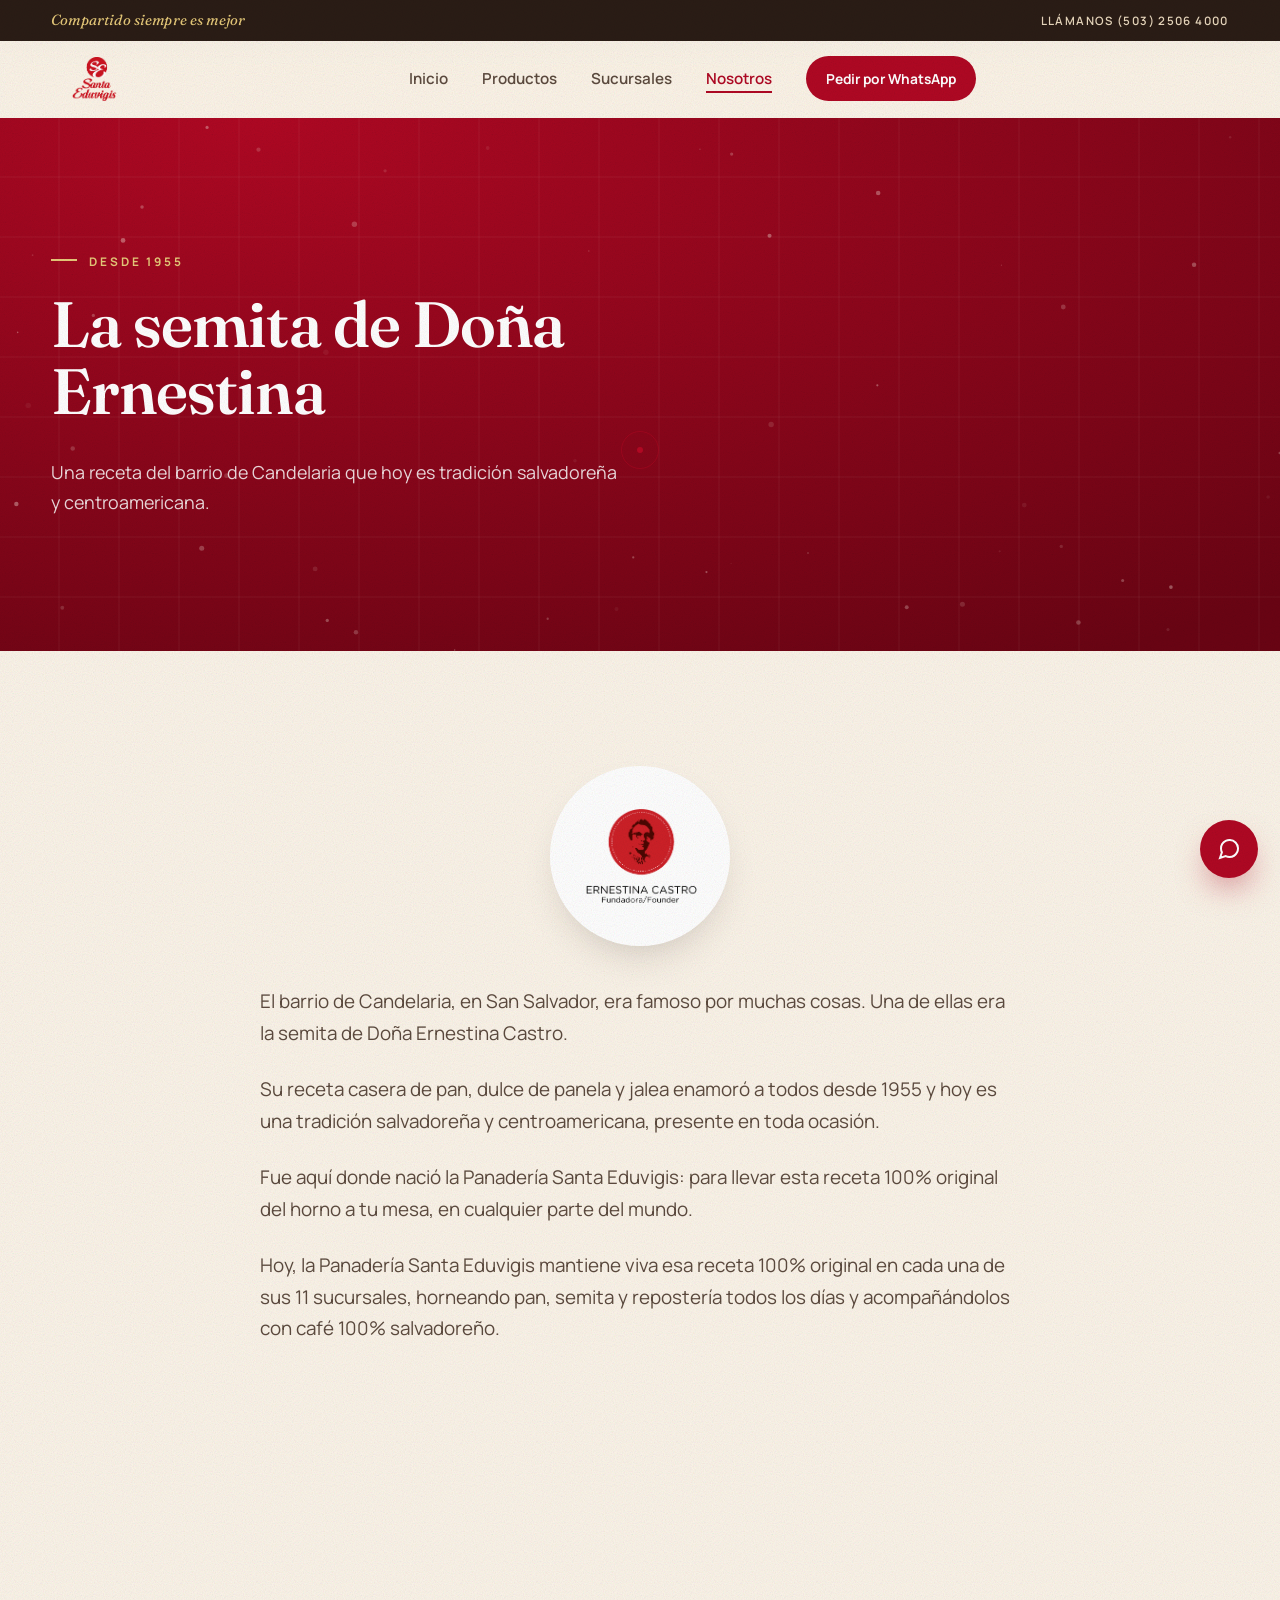
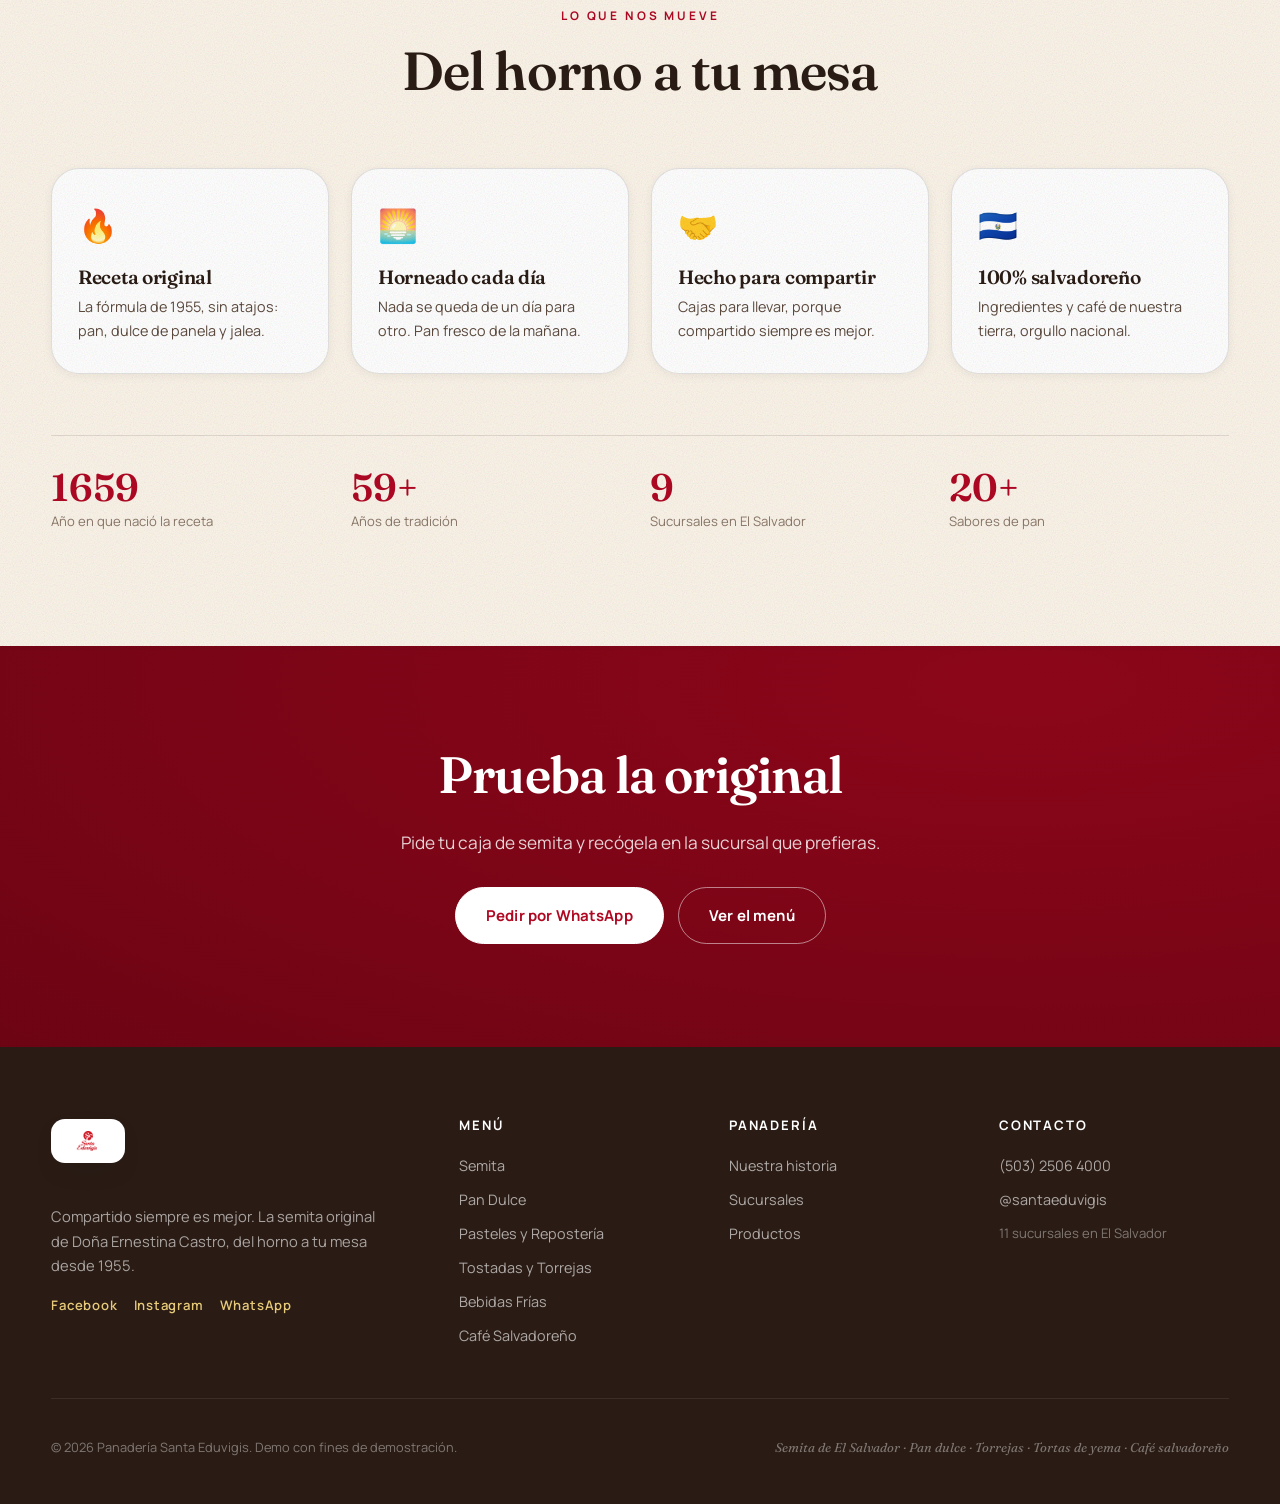
==== nosotros.html @ 067c3c02 "Add files via upload" ====
<!DOCTYPE html>
<html lang="es">
<head>
<meta charset="UTF-8">
<meta name="viewport" content="width=device-width, initial-scale=1.0, viewport-fit=cover">
<title>Nosotros · Panadería Santa Eduvigis</title>
<meta name="description" content="La semita original de Doña Ernestina Castro, del horno a tu mesa desde 1955. Pan dulce, semita, torrejas, tortas de yema, pasteles y café salvadoreño.">
<meta name="base-url" content="">
<meta name="theme-color" content="#B00823">
<meta property="og:title" content="Panadería Santa Eduvigis">
<meta property="og:description" content="Compartido siempre es mejor — La semita original de Doña Ernestina Castro, del horno a tu mesa desde 1955. Pan dulce, semita, torrejas, tortas de yema, pasteles y café salvadoreño.">
<meta property="og:image" content="/assets/img/grid-semita.jpg">
<link rel="preconnect" href="https://fonts.googleapis.com">
<link rel="preconnect" href="https://fonts.gstatic.com" crossorigin>
<link href="https://fonts.googleapis.com/css2?family=Fraunces:ital,opsz,wght@0,9..144,400;0,9..144,500;0,9..144,600;0,9..144,700;1,9..144,400&family=Manrope:wght@400;500;600;700;800&display=swap" rel="stylesheet">
<link rel="stylesheet" href="assets/css/style.css?v=1788883941">
<link rel="icon" type="image/png" href="assets/img/logo.png">
<script>window.WHATSAPP_NUMERO = '50325064000';</script>
</head>
<body class="page-nosotros">

<!-- Grano de textura sobre toda la página -->
<div class="grain" aria-hidden="true"></div>

<!-- Cortina de transición entre páginas -->
<div class="page-curtain" aria-hidden="true"><span class="page-curtain-mark">S<i>E</i></span></div>

<!-- Preloader -->
<div id="preloader" class="preloader">
    <div class="preloader-inner">
        <img src="assets/img/logo.png" alt="Panadería Santa Eduvigis" class="preloader-logo">
        <span class="preloader-bar"><i></i></span>
    </div>
</div>

<!-- Cursor personalizado (desktop) -->
<div class="cursor" aria-hidden="true"><span class="cursor-dot"></span><span class="cursor-ring"></span></div>

<!-- Barra superior -->
<div class="topbar">
    <div class="container topbar-inner">
        <span class="topbar-slogan">Compartido siempre es mejor</span>
        <a class="topbar-tel" href="tel:+50325064000">Llámanos (503) 2506 4000</a>
    </div>
</div>

<header class="site-header" id="siteHeader">
    <div class="container header-inner">
        <a href="index.html" class="brand" data-transition>
            <img src="assets/img/logo.png" alt="Panadería Santa Eduvigis" class="brand-logo">
        </a>

        <nav class="main-nav" id="mainNav" aria-label="Principal">
                            <a href="index.html"
                   class="nav-link "
                   data-transition>
                    <span>Inicio</span>
                </a>
                            <a href="productos.html"
                   class="nav-link "
                   data-transition>
                    <span>Productos</span>
                </a>
                            <a href="sucursales.html"
                   class="nav-link "
                   data-transition>
                    <span>Sucursales</span>
                </a>
                            <a href="nosotros.html"
                   class="nav-link is-active"
                   data-transition>
                    <span>Nosotros</span>
                </a>
                        <a class="nav-cta magnet" href="https://wa.me/50325064000?text=Hola%2C%20quiero%20hacer%20un%20pedido%20en%20Panader%C3%ADa%20Santa%20Eduvigis%20%F0%9F%A5%96" target="_blank" rel="noopener">
                Pedir por WhatsApp
            </a>
        </nav>

        <div class="header-actions">
            <a class="icon-btn wa-icon-btn magnet" href="https://wa.me/50325064000?text=Hola%2C%20quiero%20hacer%20un%20pedido%20%F0%9F%A5%96" target="_blank" rel="noopener" aria-label="Pedir por WhatsApp">
                <svg viewBox="0 0 24 24" width="20" height="20" fill="currentColor"><path d="M12.04 2c-5.46 0-9.9 4.44-9.9 9.9 0 1.75.46 3.45 1.32 4.95L2 22l5.25-1.38a9.86 9.86 0 0 0 4.79 1.22h.01c5.46 0 9.9-4.44 9.9-9.9 0-2.65-1.03-5.14-2.9-7.01A9.82 9.82 0 0 0 12.04 2Zm5.8 14.16c-.24.68-1.42 1.3-1.95 1.35-.5.05-1.13.24-3.67-.77-3.1-1.22-5.08-4.4-5.24-4.6-.15-.2-1.25-1.66-1.25-3.17 0-1.5.79-2.24 1.07-2.55.28-.3.61-.38.81-.38l.59.01c.19.01.44-.07.69.53.24.6.83 2.06.9 2.2.07.15.12.32.02.52-.1.2-.15.32-.29.5-.15.17-.31.39-.44.52-.15.15-.3.31-.13.6.17.3.76 1.25 1.63 2.02 1.12.99 2.06 1.3 2.36 1.45.3.15.47.13.64-.08.17-.2.74-.86.94-1.16.2-.3.4-.25.67-.15.27.1 1.71.81 2 .96.3.15.5.22.57.34.07.13.07.73-.17 1.41Z"/></svg>
        </a>
            <button class="menu-toggle" id="menuToggle" aria-label="Abrir menú" aria-expanded="false">
                <span></span><span></span><span></span>
            </button>
        </div>
    </div>
</header>
<div class="nav-overlay" id="navOverlay"></div>

<main id="main">

<section class="page-hero page-hero-tall">
    <div class="hero-particles" aria-hidden="true"></div>
    <div class="container">
        <span class="kicker kicker-light">Desde 1955</span>
        <h1 class="page-hero-title">La semita de Doña Ernestina</h1>
        <p class="page-hero-lead">Una receta del barrio de Candelaria que hoy es tradición salvadoreña y centroamericana.</p>
    </div>
</section>

<section class="section historia-full">
    <div class="container narrow">
        <div class="historia-portrait reveal" data-reveal="zoom">
            <img src="assets/img/ernestina.png" alt="Ernestina Castro, fundadora">
        </div>
                    <p class="lede reveal" data-reveal="up">El barrio de Candelaria, en San Salvador, era famoso por muchas cosas. Una de ellas era la semita de Doña Ernestina Castro.</p>
                    <p class="lede reveal" data-reveal="up">Su receta casera de pan, dulce de panela y jalea enamoró a todos desde 1955 y hoy es una tradición salvadoreña y centroamericana, presente en toda ocasión.</p>
                    <p class="lede reveal" data-reveal="up">Fue aquí donde nació la Panadería Santa Eduvigis: para llevar esta receta 100% original del horno a tu mesa, en cualquier parte del mundo.</p>
                <p class="lede reveal" data-reveal="up">
            Hoy, la Panadería Santa Eduvigis mantiene viva esa receta 100% original en
            cada una de sus 11 sucursales, horneando pan, semita y repostería todos los
            días y acompañándolos con café 100% salvadoreño.
        </p>
    </div>
</section>

<section class="section values">
    <div class="container">
        <header class="section-head">
            <span class="kicker reveal" data-reveal="up">Lo que nos mueve</span>
            <h2 class="section-title reveal" data-reveal="up">Del horno a tu mesa</h2>
        </header>
        <div class="value-grid">
                        <article class="value-card tilt reveal" data-reveal="up">
                <span class="value-ic">🔥</span>
                <h3>Receta original</h3>
                <p>La fórmula de 1955, sin atajos: pan, dulce de panela y jalea.</p>
                <span class="tilt-glare" aria-hidden="true"></span>
            </article>
                        <article class="value-card tilt reveal" data-reveal="up">
                <span class="value-ic">🌅</span>
                <h3>Horneado cada día</h3>
                <p>Nada se queda de un día para otro. Pan fresco de la mañana.</p>
                <span class="tilt-glare" aria-hidden="true"></span>
            </article>
                        <article class="value-card tilt reveal" data-reveal="up">
                <span class="value-ic">🤝</span>
                <h3>Hecho para compartir</h3>
                <p>Cajas para llevar, porque compartido siempre es mejor.</p>
                <span class="tilt-glare" aria-hidden="true"></span>
            </article>
                        <article class="value-card tilt reveal" data-reveal="up">
                <span class="value-ic">🇸🇻</span>
                <h3>100% salvadoreño</h3>
                <p>Ingredientes y café de nuestra tierra, orgullo nacional.</p>
                <span class="tilt-glare" aria-hidden="true"></span>
            </article>
                    </div>

        <div class="stat-row stat-row-wide">
                        <div class="stat reveal" data-reveal="up">
                <span class="stat-num" data-countup="1955" data-suffix="" data-plain="1">1955</span>
                <span class="stat-label">Año en que nació la receta</span>
            </div>
                        <div class="stat reveal" data-reveal="up">
                <span class="stat-num" data-countup="70" data-suffix="+">70</span>
                <span class="stat-label">Años de tradición</span>
            </div>
                        <div class="stat reveal" data-reveal="up">
                <span class="stat-num" data-countup="11" data-suffix="">11</span>
                <span class="stat-label">Sucursales en El Salvador</span>
            </div>
                        <div class="stat reveal" data-reveal="up">
                <span class="stat-num" data-countup="25" data-suffix="+">25</span>
                <span class="stat-label">Sabores de pan</span>
            </div>
                    </div>
    </div>
</section>

<section class="cta-band">
    <div class="container cta-inner reveal" data-reveal="zoom">
        <h2>Prueba la original</h2>
        <p>Pide tu caja de semita y recógela en la sucursal que prefieras.</p>
        <div class="cta-actions">
            <a href="https://wa.me/50325064000?text=Hola%2C%20quiero%20probar%20la%20semita%20original%20%F0%9F%A5%96" target="_blank" rel="noopener" class="btn btn-light magnet">Pedir por WhatsApp</a>
            <a href="productos.html" class="btn btn-ghost-light magnet" data-transition>Ver el menú</a>
        </div>
    </div>
</section>

</main>

<!-- Botón flotante de contacto -->
<div class="fab" id="fab">
    <div class="fab-list">
        <a class="fab-item" href="https://www.facebook.com/panaderiasantaeduvigis" target="_blank" rel="noopener">
            <span class="fab-label">Facebook</span>
            <span class="fab-ic"><svg viewBox="0 0 24 24" width="19" height="19" fill="currentColor"><path d="M22 12c0-5.52-4.48-10-10-10S2 6.48 2 12c0 4.99 3.66 9.13 8.44 9.88v-6.99H7.9V12h2.54V9.8c0-2.5 1.49-3.89 3.78-3.89 1.09 0 2.24.2 2.24.2v2.46h-1.26c-1.24 0-1.63.77-1.63 1.56V12h2.78l-.44 2.89h-2.34v6.99C18.34 21.13 22 16.99 22 12Z"/></svg></span>
        </a>
        <a class="fab-item" href="https://www.instagram.com/santaeduvigis" target="_blank" rel="noopener">
            <span class="fab-label">Instagram</span>
            <span class="fab-ic"><svg viewBox="0 0 24 24" width="19" height="19" fill="none" stroke="currentColor" stroke-width="2"><rect x="2.5" y="2.5" width="19" height="19" rx="5.5"/><circle cx="12" cy="12" r="4.2"/><circle cx="17.6" cy="6.4" r="1.3" fill="currentColor" stroke="none"/></svg></span>
        </a>
        <a class="fab-item" href="https://wa.me/50325064000?text=Hola%2C%20me%20gustar%C3%ADa%20hacer%20una%20consulta%20%F0%9F%98%8A" target="_blank" rel="noopener">
            <span class="fab-label">WhatsApp</span>
            <span class="fab-ic"><svg viewBox="0 0 24 24" width="20" height="20" fill="currentColor"><path d="M12.04 2c-5.46 0-9.9 4.44-9.9 9.9 0 1.75.46 3.45 1.32 4.95L2 22l5.25-1.38a9.86 9.86 0 0 0 4.79 1.22h.01c5.46 0 9.9-4.44 9.9-9.9 0-2.65-1.03-5.14-2.9-7.01A9.82 9.82 0 0 0 12.04 2Zm5.8 14.16c-.24.68-1.42 1.3-1.95 1.35-.5.05-1.13.24-3.67-.77-3.1-1.22-5.08-4.4-5.24-4.6-.15-.2-1.25-1.66-1.25-3.17 0-1.5.79-2.24 1.07-2.55.28-.3.61-.38.81-.38l.59.01c.19.01.44-.07.69.53.24.6.83 2.06.9 2.2.07.15.12.32.02.52-.1.2-.15.32-.29.5-.15.17-.31.39-.44.52-.15.15-.3.31-.13.6.17.3.76 1.25 1.63 2.02 1.12.99 2.06 1.3 2.36 1.45.3.15.47.13.64-.08.17-.2.74-.86.94-1.16.2-.3.4-.25.67-.15.27.1 1.71.81 2 .96.3.15.5.22.57.34.07.13.07.73-.17 1.41Z"/></svg></span>
        </a>
    </div>
    <button class="fab-toggle" id="fabToggle" aria-label="Contacto" aria-expanded="false">
        <svg class="fab-i-open" viewBox="0 0 24 24" width="24" height="24" fill="none" stroke="currentColor" stroke-width="2" stroke-linecap="round"><path d="M21 11.5a8.38 8.38 0 0 1-.9 3.8 8.5 8.5 0 0 1-7.6 4.7 8.38 8.38 0 0 1-3.8-.9L3 21l1.9-5.7a8.38 8.38 0 0 1-.9-3.8 8.5 8.5 0 0 1 4.7-7.6 8.38 8.38 0 0 1 3.8-.9h.5a8.48 8.48 0 0 1 8 8v.5Z"/></svg>
        <svg class="fab-i-close" viewBox="0 0 24 24" width="22" height="22" fill="none" stroke="currentColor" stroke-width="2.4" stroke-linecap="round"><path d="M18 6 6 18M6 6l12 12"/></svg>
    </button>
</div>

<footer class="site-footer">
    <div class="container footer-top">
        <div class="footer-brand">
            <img src="assets/img/logo.png" alt="Panadería Santa Eduvigis" class="footer-logo">
            <p>Compartido siempre es mejor. La semita original de Doña Ernestina Castro, del horno a tu mesa desde 1955.</p>
            <div class="footer-social">
                <a href="https://www.facebook.com/panaderiasantaeduvigis" target="_blank" rel="noopener">Facebook</a>
                <a href="https://www.instagram.com/santaeduvigis" target="_blank" rel="noopener">Instagram</a>
                <a href="https://wa.me/50325064000?text=Hola%20%F0%9F%91%8B" target="_blank" rel="noopener">WhatsApp</a>
            </div>
        </div>
        <div class="footer-col">
            <h4>Menú</h4>
                            <a href="productos.html#semita">Semita</a>
                            <a href="productos.html#pan-dulce">Pan Dulce</a>
                            <a href="productos.html#pasteles">Pasteles y Repostería</a>
                            <a href="productos.html#tostadas-torrejas">Tostadas y Torrejas</a>
                            <a href="productos.html#bebidas-frias">Bebidas Frías</a>
                            <a href="productos.html#cafe">Café Salvadoreño</a>
                    </div>
        <div class="footer-col">
            <h4>Panadería</h4>
            <a href="nosotros.html">Nuestra historia</a>
            <a href="sucursales.html">Sucursales</a>
            <a href="productos.html">Productos</a>
        </div>
        <div class="footer-col">
            <h4>Contacto</h4>
            <a href="tel:+50325064000">(503) 2506 4000</a>
            <a href="https://www.facebook.com/panaderiasantaeduvigis" target="_blank" rel="noopener">@santaeduvigis</a>
            <span class="footer-mini">11 sucursales en El Salvador</span>
        </div>
    </div>
    <div class="container footer-bottom">
        <p>&copy; 2026 Panadería Santa Eduvigis. Demo con fines de demostración.</p>
        <p class="footer-credit">Semita de El Salvador · Pan dulce · Torrejas · Tortas de yema · Café salvadoreño</p>
    </div>
</footer>

<script src="assets/js/anim.js?v=1788883426"></script>
<script src="assets/js/main.js?v=1788883965"></script>
</body>
</html>
---- assets/css/style.css ----
/* =====================================================================
   Panadería Santa Eduvigis — demo
   Estética: rojo tradición + crema de panela, tipografía Fraunces,
   interacciones "de cine" (parallax, tilt 3D, cortinas, partículas).
   Todo el contenido es visible aunque el JS falle.
   ===================================================================== */

/* ---------- Tokens ---------- */
:root{
    --rojo:#B00823;
    --rojo-700:#8C0619;
    --rojo-900:#6A0413;
    --rojo-050:#FBECEE;
    --crema:#FBF4E9;
    --crema-2:#F4E7D2;
    --crema-3:#EAD9BE;
    --tinta:#2A1C15;
    --tinta-70:#5C4A3E;
    --tinta-45:#8A7869;
    --dorado:#C7962F;
    --dorado-soft:#E6C979;
    --blanco:#FFFFFF;
    --linea:rgba(42,28,21,.12);
    --sombra-sm:0 2px 10px rgba(42,28,21,.06);
    --sombra:0 18px 44px -20px rgba(42,28,21,.28);
    --sombra-lg:0 44px 90px -32px rgba(42,28,21,.42);
    --radio:18px;
    --radio-lg:28px;
    --ease:cubic-bezier(.16,1,.3,1);
    --ease-io:cubic-bezier(.65,0,.35,1);
    --container:1180px;
    --header-h:76px;
    font-synthesis-weight:none;
}

*,*::before,*::after{box-sizing:border-box}
html{scroll-behavior:smooth}
@media (prefers-reduced-motion:reduce){html{scroll-behavior:auto}}

body{
    margin:0;
    background:var(--crema);
    color:var(--tinta);
    font-family:"Manrope",system-ui,-apple-system,"Segoe UI",Roboto,sans-serif;
    font-size:17px;
    line-height:1.68;
    -webkit-font-smoothing:antialiased;
    overflow-x:clip;
}
body.nav-open,body.no-scroll{overflow:hidden}

img{max-width:100%;display:block}
a{color:inherit;text-decoration:none}
[hidden]{display:none!important}

h1,h2,h3,h4{
    font-family:"Fraunces","Georgia",serif;
    font-weight:600;
    line-height:1.06;
    letter-spacing:-.015em;
    color:var(--tinta);
    margin:0 0 .5em;
    font-optical-sizing:auto;
}

::selection{background:var(--rojo);color:#fff}

/* ---------- Layout helpers ---------- */
.container{width:min(var(--container),92vw);margin-inline:auto}
.narrow{width:min(760px,92vw);margin-inline:auto}
.section{padding:clamp(64px,9vw,128px) 0}
.center{text-align:center;margin-top:44px}

.kicker{
    display:inline-block;
    font-family:"Manrope",sans-serif;
    font-weight:700;
    font-size:.74rem;
    letter-spacing:.24em;
    text-transform:uppercase;
    color:var(--rojo);
    margin-bottom:18px;
}
.kicker::before{content:"";display:inline-block;width:26px;height:2px;background:var(--rojo);vertical-align:middle;margin-right:12px;transform:translateY(-3px)}
.kicker-light{color:var(--dorado-soft)}
.kicker-light::before{background:var(--dorado-soft)}

.section-head{max-width:640px;margin:0 auto clamp(40px,6vw,68px);text-align:center}
.section-head .kicker::before{display:none}
.section-head .kicker{margin-left:0}
.section-title{font-size:clamp(2rem,4.4vw,3.35rem)}
.section-sub{color:var(--tinta-70);font-size:1.08rem;margin:14px auto 0;max-width:52ch}
.section-head-row{display:flex;align-items:flex-end;justify-content:space-between;gap:32px;max-width:none;text-align:left}
.section-head-row .section-head,.section-head-row .kicker{margin:0}
@media(max-width:720px){.section-head-row{flex-direction:column;align-items:flex-start}}

/* ---------- Botones ---------- */
.btn{
    --bg:var(--rojo);--fg:#fff;
    position:relative;display:inline-flex;align-items:center;gap:.5em;
    padding:15px 30px;border-radius:999px;
    font-family:"Manrope",sans-serif;font-weight:700;font-size:.94rem;letter-spacing:.01em;
    background:var(--bg);color:var(--fg);
    border:1.5px solid var(--bg);
    cursor:pointer;overflow:hidden;isolation:isolate;
    transition:transform .5s var(--ease),box-shadow .5s var(--ease),background .3s,color .3s,border-color .3s;
    will-change:transform;
}
.btn::after{content:"";position:absolute;inset:0;z-index:-1;background:var(--rojo-900);transform:translateY(101%);transition:transform .5s var(--ease)}
.btn:hover{box-shadow:0 16px 34px -14px rgba(176,8,35,.6)}
.btn:hover::after{transform:translateY(0)}
.btn:active{transform:scale(.97)}
.btn-primary{--bg:var(--rojo);--fg:#fff}
.btn-outline{--bg:transparent;--fg:var(--tinta);border-color:var(--linea)}
.btn-outline::after{background:var(--tinta)}
.btn-outline:hover{color:#fff;border-color:var(--tinta)}
.btn-light{--bg:#fff;--fg:var(--rojo)}
.btn-light::after{background:var(--crema-2)}
.btn-light:hover{color:var(--rojo-900)}
.btn-ghost-light{--bg:transparent;--fg:#fff;border-color:rgba(255,255,255,.5)}
.btn-ghost-light::after{background:rgba(255,255,255,.14)}
.btn-ghost-light:hover{border-color:#fff}
.btn-sm{padding:9px 16px;font-size:.8rem}

.btn-ripple{position:absolute;border-radius:50%;background:rgba(255,255,255,.4);transform:scale(0);animation:ripple .6s var(--ease);pointer-events:none;z-index:1}
@keyframes ripple{to{transform:scale(1);opacity:0}}

/* ---------- Grano ---------- */
.grain{
    position:fixed;inset:-150%;z-index:9998;pointer-events:none;opacity:.5;
    background-image:url("data:image/svg+xml,%3Csvg xmlns='http://www.w3.org/2000/svg' width='140' height='140'%3E%3Cfilter id='n'%3E%3CfeTurbulence type='fractalNoise' baseFrequency='.9' numOctaves='2' stitchTiles='stitch'/%3E%3C/filter%3E%3Crect width='100%25' height='100%25' filter='url(%23n)' opacity='.4'/%3E%3C/svg%3E");
    mix-blend-mode:multiply;
}
.anim-on .grain{animation:grain 7s steps(6) infinite}
@keyframes grain{
    0%,100%{transform:translate(0,0)}10%{transform:translate(-4%,-4%)}30%{transform:translate(3%,-6%)}
    50%{transform:translate(-5%,4%)}70%{transform:translate(6%,2%)}90%{transform:translate(-2%,5%)}
}

/* ---------- Cursor personalizado ---------- */
.cursor{position:fixed;left:0;top:0;z-index:9999;pointer-events:none;opacity:0;transition:opacity .3s}
.cursor-dot,.cursor-ring{position:absolute;top:0;left:0;border-radius:50%;transform:translate(-50%,-50%)}
.cursor-dot{width:6px;height:6px;background:var(--rojo)}
.cursor-ring{width:38px;height:38px;border:1.5px solid rgba(176,8,35,.5);transition:width .28s var(--ease),height .28s var(--ease),background .28s,border-color .28s}
.cursor.is-hover .cursor-ring{width:60px;height:60px;background:rgba(176,8,35,.08);border-color:transparent}
.cursor.is-down .cursor-ring{width:26px;height:26px}
body.cursor-on{cursor:none}
body.cursor-on a,body.cursor-on button{cursor:none}
@media(hover:none),(pointer:coarse){.cursor{display:none}}

/* ---------- Preloader ---------- */
.preloader{position:fixed;inset:0;z-index:10000;background:var(--rojo);display:grid;place-items:center;transition:opacity .6s var(--ease),visibility .6s}
.preloader.is-done{opacity:0;visibility:hidden}
.preloader-inner{display:grid;justify-items:center;gap:26px}
.preloader-logo{width:132px;filter:brightness(0) invert(1);animation:pl-pulse 1.6s var(--ease-io) infinite}
@keyframes pl-pulse{0%,100%{transform:scale(1);opacity:.75}50%{transform:scale(1.06);opacity:1}}
.preloader-bar{width:120px;height:2px;background:rgba(255,255,255,.25);overflow:hidden;border-radius:2px}
.preloader-bar i{display:block;height:100%;width:40%;background:#fff;animation:pl-bar 1.1s var(--ease-io) infinite}
@keyframes pl-bar{0%{transform:translateX(-120%)}100%{transform:translateX(320%)}}

/* ---------- Cortina de transición ---------- */
.page-curtain{position:fixed;inset:0;z-index:9997;background:var(--rojo);transform:translateY(-100%);pointer-events:none;display:grid;place-items:center}
.page-curtain-mark{font-family:"Fraunces",serif;font-size:4rem;color:#fff;opacity:0;font-weight:600}
.page-curtain-mark i{color:var(--dorado-soft);font-style:normal}
.page-curtain.is-in{transform:translateY(0);transition:transform .5s var(--ease-io)}
.page-curtain.is-in .page-curtain-mark{opacity:1;transition:opacity .3s .15s}
.page-curtain.is-out{transform:translateY(100%);transition:transform .55s var(--ease-io)}

/* ---------- Topbar ---------- */
.topbar{background:var(--tinta);color:var(--crema-3)}
.topbar-inner{display:flex;justify-content:space-between;align-items:center;gap:16px;padding:8px 0;font-size:.78rem;letter-spacing:.06em}
.topbar-slogan{font-family:"Fraunces",serif;font-style:italic;letter-spacing:.01em;font-size:.92rem;color:var(--dorado-soft)}
.topbar-tel{font-weight:600;text-transform:uppercase;letter-spacing:.12em;font-size:.72rem;transition:color .3s}
.topbar-tel:hover{color:#fff}
@media(max-width:600px){.topbar-slogan{display:none}.topbar-inner{justify-content:center}}

/* ---------- Header ---------- */
.site-header{
    position:sticky;top:0;z-index:900;
    background:rgba(251,244,233,.72);
    backdrop-filter:blur(14px) saturate(1.4);
    -webkit-backdrop-filter:blur(14px) saturate(1.4);
    border-bottom:1px solid transparent;
    transition:transform .45s var(--ease),background .35s,border-color .35s,box-shadow .35s;
}
.site-header.is-scrolled{background:rgba(251,244,233,.94);border-color:var(--linea);box-shadow:0 10px 30px -22px rgba(42,28,21,.5)}
.site-header.is-hidden{transform:translateY(-104%)}
.header-inner{display:flex;align-items:center;justify-content:space-between;gap:24px;height:var(--header-h)}
.brand-logo{height:44px;width:auto;transition:transform .45s var(--ease)}
.site-header.is-scrolled .brand-logo{transform:scale(.92)}
.brand:hover .brand-logo{transform:rotate(-3deg) scale(1.03)}

.main-nav{display:flex;align-items:center;gap:6px}
.nav-link{position:relative;padding:10px 14px;font-weight:600;font-size:.95rem;color:var(--tinta-70);transition:color .3s}
.nav-link span{position:relative}
.nav-link span::after{content:"";position:absolute;left:0;right:0;bottom:-4px;height:2px;background:var(--rojo);transform:scaleX(0);transform-origin:right;transition:transform .4s var(--ease)}
.nav-link:hover{color:var(--tinta)}
.nav-link:hover span::after,.nav-link.is-active span::after{transform:scaleX(1);transform-origin:left}
.nav-link.is-active{color:var(--rojo)}
.nav-cta{margin-left:14px;padding:11px 20px;border-radius:999px;background:var(--rojo);color:#fff;font-weight:700;font-size:.86rem;transition:transform .5s var(--ease),box-shadow .4s}
.nav-cta:hover{box-shadow:0 14px 30px -12px rgba(176,8,35,.6)}

.header-actions{display:flex;align-items:center;gap:10px}
.icon-btn{width:44px;height:44px;display:grid;place-items:center;border-radius:50%;border:1px solid var(--linea);color:var(--tinta);background:#fff;transition:transform .5s var(--ease),background .3s,color .3s}
.wa-icon-btn{display:none}
.wa-icon-btn:hover{background:var(--rojo);color:#fff;border-color:var(--rojo)}

.menu-toggle{display:none;width:44px;height:44px;border:1px solid var(--linea);border-radius:12px;background:#fff;flex-direction:column;justify-content:center;align-items:center;gap:5px;cursor:pointer}
.menu-toggle span{width:20px;height:2px;background:var(--tinta);transition:transform .35s var(--ease),opacity .2s}
.menu-toggle[aria-expanded="true"] span:nth-child(1){transform:translateY(7px) rotate(45deg)}
.menu-toggle[aria-expanded="true"] span:nth-child(2){opacity:0}
.menu-toggle[aria-expanded="true"] span:nth-child(3){transform:translateY(-7px) rotate(-45deg)}

.nav-overlay{position:fixed;inset:0;background:rgba(42,28,21,.5);opacity:0;visibility:hidden;transition:opacity .3s;z-index:850}
.nav-overlay.is-show{opacity:1;visibility:visible}

@media(max-width:1000px){
    .wa-icon-btn{display:grid}
    .menu-toggle{display:flex}
    .main-nav{
        position:fixed;top:0;right:0;height:100dvh;width:min(360px,86vw);
        background:var(--crema);flex-direction:column;align-items:stretch;justify-content:flex-start;
        gap:2px;padding:calc(var(--header-h) + 28px) 28px 28px;
        transform:translateX(100%);transition:transform .5s var(--ease);
        box-shadow:var(--sombra-lg);z-index:860;overflow-y:auto;
    }
    .main-nav.is-open{transform:translateX(0)}
    .nav-link{padding:16px 6px;font-size:1.15rem;border-bottom:1px solid var(--linea)}
    .nav-link span::after{display:none}
    .nav-cta{margin:22px 0 0;text-align:center;padding:16px;font-size:1rem}
}

/* ---------- Hero ---------- */
.hero{
    position:relative;
    background:radial-gradient(120% 120% at 15% 0%,var(--rojo) 0%,var(--rojo-700) 45%,var(--rojo-900) 100%);
    color:#fff;overflow:hidden;
    padding:clamp(48px,7vw,86px) 0 clamp(60px,8vw,110px);
    isolation:isolate;
}
.hero::before{content:"";position:absolute;inset:0;z-index:-1;background:url("data:image/svg+xml,%3Csvg xmlns='http://www.w3.org/2000/svg' width='60' height='60'%3E%3Cpath d='M0 59h60M59 0v60' stroke='%23fff' stroke-opacity='.05'/%3E%3C/svg%3E")}
.hero-particles{position:absolute;inset:0;z-index:-1;pointer-events:none}
.hero-grid{display:grid;grid-template-columns:1.05fr 1fr;gap:clamp(30px,5vw,70px);align-items:center}

.hero-copy{max-width:560px}
.hero-title{
    color:#fff;font-size:clamp(2.9rem,6.4vw,5.1rem);font-weight:600;line-height:1;
    letter-spacing:-.025em;margin-bottom:.5em;
}
.hero-title span{font-style:italic;font-weight:400;color:var(--dorado-soft);position:relative}
.hero-lead{font-size:clamp(1.05rem,1.6vw,1.22rem);color:rgba(255,255,255,.86);max-width:44ch}
.hero-actions{display:flex;flex-wrap:wrap;gap:14px;margin:34px 0 30px}
.hero-meta{display:flex;align-items:center;gap:22px;font-size:.92rem;color:rgba(255,255,255,.72)}
.hero-meta strong{font-family:"Fraunces",serif;font-size:1.9rem;font-weight:600;color:#fff;display:block;line-height:1}
.hero-meta-sep{width:1px;height:38px;background:rgba(255,255,255,.25)}

/* Bento del hero */
.hero-bento{
    position:relative;display:grid;
    grid-template-columns:repeat(3,1fr);grid-template-rows:repeat(3,88px);
    gap:14px;perspective:1200px;
}
.bento{
    position:relative;margin:0;border-radius:16px;overflow:hidden;
    box-shadow:var(--sombra-lg);will-change:transform;
    transition:transform .6s var(--ease);
    transform-style:preserve-3d;
}
.bento img{width:100%;height:100%;object-fit:cover}
.bento figcaption{
    position:absolute;left:10px;bottom:9px;right:10px;
    font-family:"Manrope",sans-serif;font-weight:700;font-size:.72rem;letter-spacing:.08em;
    text-transform:uppercase;color:#fff;text-shadow:0 2px 12px rgba(0,0,0,.55);
}
.bento-a{grid-column:1/3;grid-row:1/3}
.bento-b{grid-column:3/4;grid-row:1/3}
.bento-c{grid-column:1/2;grid-row:3/4}
.bento-d{grid-column:2/3;grid-row:3/4}
.bento-e{grid-column:3/4;grid-row:3/4}

.hero-scroll{position:absolute;left:50%;bottom:26px;transform:translateX(-50%);display:grid;justify-items:center;gap:8px;color:rgba(255,255,255,.7);font-size:.68rem;letter-spacing:.2em;text-transform:uppercase}
.hero-scroll-line{width:1px;height:44px;background:linear-gradient(rgba(255,255,255,.7),transparent);position:relative;overflow:hidden}
.hero-scroll-line::after{content:"";position:absolute;top:-50%;left:0;width:100%;height:50%;background:#fff;animation:scrollcue 1.8s var(--ease-io) infinite}
@keyframes scrollcue{0%{top:-50%}100%{top:120%}}

@media(max-width:920px){
    .hero-grid{grid-template-columns:1fr;text-align:center}
    .hero-copy{max-width:none;margin-inline:auto}
    .hero-lead{margin-inline:auto}
    .hero-actions,.hero-meta{justify-content:center}
    .hero-bento{max-width:440px;margin:10px auto 0}
    .hero-scroll{display:none}
}
@media(max-width:460px){
    .hero-bento{grid-template-rows:repeat(3,72px);gap:10px}
    .hero-meta{gap:14px}
}

/* ---------- Marquee ---------- */
.marquee{background:var(--tinta);color:var(--crema);overflow:hidden;padding:22px 0}
.marquee-track{display:flex;flex-wrap:nowrap;white-space:nowrap;will-change:transform;font-family:"Fraunces",serif;font-size:1.3rem;font-style:italic;line-height:1.5}
.marquee-track span{flex:none;padding-right:0}
.marquee-track i{color:var(--dorado-soft);font-style:normal;margin:0 .55em}
.anim-on .marquee-track{animation:marquee 34s linear infinite}
@keyframes marquee{from{transform:translateX(0)}to{transform:translateX(-50%)}}

/* ---------- Categorías ---------- */
.cat-grid{display:grid;grid-template-columns:repeat(3,1fr);gap:26px}
.cat-card{
    position:relative;display:flex;flex-direction:column;background:#fff;border-radius:var(--radio-lg);
    overflow:hidden;box-shadow:var(--sombra-sm);border:1px solid var(--linea);
    transform-style:preserve-3d;transition:box-shadow .5s var(--ease),transform .5s var(--ease);
    will-change:transform;
}
.cat-card:hover{box-shadow:var(--sombra-lg)}
.cat-media{position:relative;aspect-ratio:4/3;overflow:hidden}
.cat-media img{width:100%;height:100%;object-fit:cover;transition:transform .8s var(--ease)}
.cat-card:hover .cat-media img{transform:scale(1.07)}
.cat-tag{position:absolute;top:14px;left:14px;background:rgba(255,255,255,.92);color:var(--rojo);font-weight:700;font-size:.7rem;letter-spacing:.1em;text-transform:uppercase;padding:6px 12px;border-radius:999px;backdrop-filter:blur(4px)}
.cat-body{padding:26px 26px 30px;flex:1;display:flex;flex-direction:column}
.cat-body h3{font-size:1.5rem}
.cat-body p{color:var(--tinta-70);font-size:.97rem;margin:0 0 18px;flex:1}
.cat-link{font-weight:700;font-size:.82rem;letter-spacing:.12em;text-transform:uppercase;color:var(--rojo);display:inline-flex;align-items:center;gap:.5em}
.cat-link i{transition:transform .4s var(--ease)}
.cat-card:hover .cat-link i{transform:translateX(6px)}

.tilt-glare{position:absolute;inset:0;border-radius:inherit;pointer-events:none;opacity:0;background:radial-gradient(circle at var(--gx,50%) var(--gy,0%),rgba(255,255,255,.5),transparent 55%);transition:opacity .3s;mix-blend-mode:soft-light}
.tilt.is-tilting .tilt-glare{opacity:1}

@media(max-width:960px){.cat-grid{grid-template-columns:repeat(2,1fr)}}
@media(max-width:620px){.cat-grid{grid-template-columns:1fr}}

/* ---------- Historia ---------- */
.historia{background:linear-gradient(180deg,var(--crema) 0%,var(--crema-2) 100%);overflow:hidden}
.historia-grid{display:grid;grid-template-columns:1fr 1.05fr;gap:clamp(40px,6vw,80px);align-items:center}
.historia-media{position:relative;padding:0 24px 28px 0}
.historia-photo{position:relative;margin:0;border-radius:var(--radio-lg);overflow:hidden;box-shadow:var(--sombra-lg);height:clamp(360px,46vw,520px)}
.historia-photo img{width:100%;height:100%;object-fit:cover;transition:transform 1.4s var(--ease)}
.historia-media.in-view .historia-photo img{transform:scale(1.06)}
.historia-year{position:absolute;left:20px;bottom:14px;font-family:"Fraunces",serif;font-size:clamp(2.8rem,6.5vw,4.8rem);font-weight:600;color:#fff;line-height:1;letter-spacing:-.03em;text-shadow:0 8px 34px rgba(0,0,0,.5)}
.historia-badge{position:absolute;right:0;bottom:0;margin:0;width:clamp(104px,13vw,140px);height:clamp(104px,13vw,140px);background:#fff;border-radius:50%;box-shadow:var(--sombra);display:grid;place-items:center;padding:14px;border:1px solid var(--linea)}
.historia-badge img{width:100%}
.historia-text p{color:var(--tinta-70);margin:0 0 1.1em}
.historia-text .btn{margin-top:12px}

.stat-row{display:grid;grid-template-columns:repeat(4,1fr);gap:20px;margin-top:44px;border-top:1px solid var(--linea);padding-top:32px}
.stat-num{display:block;font-family:"Fraunces",serif;font-size:clamp(1.8rem,3vw,2.5rem);font-weight:600;color:var(--rojo);line-height:1}
.stat-label{font-size:.82rem;color:var(--tinta-45);line-height:1.4;display:block;margin-top:6px}
.stat-row-wide{margin-top:60px}
@media(max-width:900px){.historia-grid{grid-template-columns:1fr}.historia-media{max-width:480px;margin-inline:auto;padding-right:16px}}
@media(max-width:560px){.stat-row{grid-template-columns:repeat(2,1fr);gap:22px 16px}}

/* ---------- Rail de productos ---------- */
.rail-section{background:var(--tinta);color:var(--crema);overflow:hidden}
.rail-section .section-title{color:#fff}
.rail-section .kicker{color:var(--dorado-soft)}
.rail-section .kicker::before{background:var(--dorado-soft)}
.rail-section .btn-outline{--fg:#fff;border-color:rgba(255,255,255,.3)}
.rail-section .btn-outline::after{background:#fff}
.rail-section .btn-outline:hover{color:var(--tinta);border-color:#fff}
.rail{margin-top:40px;overflow-x:auto;scrollbar-width:none;-webkit-overflow-scrolling:touch;cursor:grab}
.rail::-webkit-scrollbar{display:none}
.rail.is-grabbing{cursor:grabbing}
.rail-track{display:flex;gap:22px;padding-block:4px;padding-inline:max(4vw,calc((100vw - var(--container))/2))}
.rail-hint{margin-top:16px;font-size:.78rem;letter-spacing:.08em;text-transform:uppercase;color:rgba(255,255,255,.4)}

.prod-card{
    position:relative;flex:0 0 264px;background:var(--crema);color:var(--tinta);
    border-radius:var(--radio);overflow:hidden;box-shadow:var(--sombra);
    display:flex;flex-direction:column;
    transition:transform .5s var(--ease),box-shadow .5s var(--ease);
}
.rail .prod-card:hover{transform:translateY(-6px)}
.prod-card-top{display:flex;align-items:flex-start;justify-content:space-between;gap:10px;padding:18px 18px 0}
.prod-ic{font-size:1.7rem;line-height:1}
.prod-badge{background:var(--rojo);color:#fff;font-size:.62rem;font-weight:700;letter-spacing:.08em;text-transform:uppercase;padding:5px 10px;border-radius:999px;white-space:nowrap}
.prod-body{padding:12px 18px 20px;display:flex;flex-direction:column;flex:1}
.prod-cat{font-size:.66rem;font-weight:700;letter-spacing:.14em;text-transform:uppercase;color:var(--rojo);margin-bottom:7px}
.prod-cat::before{content:"";display:inline-block;width:16px;height:2px;background:var(--rojo);vertical-align:middle;margin-right:8px;transform:translateY(-2px)}
.prod-body h4{font-size:1.22rem;margin:0 0 6px;line-height:1.15}
.prod-body p{font-size:.86rem;color:var(--tinta-70);margin:0 0 16px;flex:1}
.prod-foot{display:flex;align-items:center;justify-content:space-between;border-top:1px solid var(--linea);padding-top:13px}
.prod-price{font-family:"Fraunces",serif;font-weight:600;font-size:1.25rem;color:var(--rojo)}
.prod-add{background:var(--tinta);color:#fff;font-weight:700;font-size:.78rem;padding:9px 16px;border-radius:999px;transition:background .3s,transform .4s var(--ease)}
.prod-add:hover{background:var(--rojo)}

/* ---------- Testimonios ---------- */
.testimonios{background:linear-gradient(180deg,var(--crema-2),var(--crema))}
.tst-slider{position:relative;overflow:hidden}
.tst-track{display:flex;gap:26px;transition:transform .6s var(--ease);cursor:grab}
.tst-track.is-grabbing{cursor:grabbing;transition:none}
.tst-card{
    position:relative;flex:0 0 min(460px,84vw);background:#fff;border-radius:var(--radio-lg);
    padding:40px 38px 32px;box-shadow:var(--sombra-sm);border:1px solid var(--linea);
    transform-style:preserve-3d;
}
.tst-quote{font-family:"Fraunces",serif;font-size:4rem;color:var(--rojo);line-height:.6;opacity:.2;margin-bottom:10px}
.tst-card blockquote{margin:0;font-family:"Fraunces",serif;font-size:1.24rem;line-height:1.5;color:var(--tinta)}
.tst-card figcaption{display:flex;align-items:center;gap:14px;margin-top:26px}
.tst-avatar{width:46px;height:46px;border-radius:50%;background:var(--rojo);color:#fff;display:grid;place-items:center;font-family:"Fraunces",serif;font-size:1.2rem;font-weight:600}
.tst-who{display:flex;flex-direction:column;line-height:1.3}
.tst-who strong{font-weight:700}
.tst-who em{font-style:normal;font-size:.8rem;color:var(--tinta-45)}
.tst-dots{display:flex;gap:8px;justify-content:center;margin-top:32px}
.tst-dots button{width:8px;height:8px;border-radius:50%;border:0;background:var(--crema-3);cursor:pointer;transition:width .3s,background .3s}
.tst-dots button.is-active{width:26px;background:var(--rojo);border-radius:999px}

/* ---------- Sucursales preview ---------- */
.suc-grid{display:grid;grid-template-columns:repeat(3,1fr);gap:24px}
.suc-card{position:relative;background:#fff;border:1px solid var(--linea);border-radius:var(--radio-lg);padding:32px 28px;box-shadow:var(--sombra-sm);transform-style:preserve-3d;transition:box-shadow .5s var(--ease)}
.suc-card:hover{box-shadow:var(--sombra-lg)}
.suc-pin{font-size:1.4rem}
.suc-card h3{font-size:1.35rem;margin:12px 0 2px}
.suc-zona{font-size:.78rem;letter-spacing:.12em;text-transform:uppercase;color:var(--rojo);font-weight:700;margin:0 0 14px}
.suc-dir{font-size:.92rem;color:var(--tinta-70);margin:0 0 10px}
.suc-tel{font-weight:600;font-size:.9rem}
@media(max-width:900px){.suc-grid{grid-template-columns:1fr;max-width:460px;margin-inline:auto}}

/* ---------- Sucursales lista ---------- */
.suc-list{display:flex;flex-direction:column;gap:16px}
.suc-row{
    position:relative;display:grid;grid-template-columns:64px 1fr auto;gap:24px;align-items:center;
    background:#fff;border:1px solid var(--linea);border-radius:var(--radio);padding:24px 28px;
    box-shadow:var(--sombra-sm);transition:box-shadow .5s var(--ease),transform .5s var(--ease);
    transform-style:preserve-3d;
}
.suc-row:hover{box-shadow:var(--sombra)}
.suc-row-n{font-family:"Fraunces",serif;font-size:1.8rem;font-weight:600;color:var(--rojo);opacity:.35}
.suc-row-main h3{font-size:1.28rem;margin:0 0 6px;display:flex;align-items:baseline;gap:12px;flex-wrap:wrap}
.suc-row-zona{font-size:.72rem;letter-spacing:.12em;text-transform:uppercase;color:var(--tinta-45);font-weight:700}
.suc-row-dir,.suc-row-hor{margin:2px 0;font-size:.88rem;color:var(--tinta-70)}
.suc-row-side{display:flex;flex-direction:column;align-items:flex-end;gap:8px;text-align:right}
.suc-row-tel{font-weight:700;font-size:.9rem;color:var(--tinta)}
@media(max-width:820px){
    .suc-row{grid-template-columns:44px 1fr;gap:14px}
    .suc-row-side{grid-column:1/-1;flex-direction:row;flex-wrap:wrap;align-items:center;justify-content:flex-start;text-align:left;margin-top:6px}
}

/* ---------- CTA band ---------- */
.cta-band{background:radial-gradient(120% 140% at 80% 10%,var(--rojo-700),var(--rojo-900));color:#fff;padding:clamp(60px,8vw,110px) 0;text-align:center;overflow:hidden}
.cta-inner{max-width:640px;margin-inline:auto}
.cta-band h2{color:#fff;font-size:clamp(2rem,4.6vw,3.2rem)}
.cta-band p{color:rgba(255,255,255,.82);font-size:1.08rem;margin:12px 0 30px}
.cta-actions{display:flex;gap:14px;justify-content:center;flex-wrap:wrap}

/* ---------- Page hero (interiores) ---------- */
.page-hero{position:relative;background:radial-gradient(120% 120% at 20% 0%,var(--rojo),var(--rojo-900));color:#fff;padding:clamp(70px,10vw,130px) 0 clamp(50px,7vw,90px);overflow:hidden;isolation:isolate}
.page-hero::before{content:"";position:absolute;inset:0;z-index:-1;background:url("data:image/svg+xml,%3Csvg xmlns='http://www.w3.org/2000/svg' width='60' height='60'%3E%3Cpath d='M0 59h60M59 0v60' stroke='%23fff' stroke-opacity='.05'/%3E%3C/svg%3E")}
.page-hero-tall{padding-bottom:clamp(70px,9vw,120px)}
.page-hero-title{color:#fff;font-size:clamp(2.4rem,5.6vw,4rem);max-width:16ch}
.page-hero-lead{color:rgba(255,255,255,.85);font-size:1.12rem;max-width:52ch}
.page-hero-tel{margin-top:18px;font-size:.92rem;color:rgba(255,255,255,.7)}
.page-hero-tel a{color:var(--dorado-soft);font-weight:700}

/* ---------- Cat nav (productos) ---------- */
.cat-nav{position:sticky;top:var(--header-h);z-index:790;background:var(--crema);border-bottom:1px solid var(--linea);box-shadow:0 10px 24px -20px rgba(42,28,21,.5)}
.cat-nav-inner{display:flex;gap:8px;overflow-x:auto;scrollbar-width:none;padding:12px 0}
.cat-nav-inner::-webkit-scrollbar{display:none}
.cat-nav-link{flex:0 0 auto;padding:8px 16px;border-radius:999px;font-weight:600;font-size:.85rem;color:var(--tinta-70);border:1px solid var(--linea);transition:all .3s}
.cat-nav-link:hover,.cat-nav-link.is-active{background:var(--rojo);color:#fff;border-color:var(--rojo)}

/* ---------- Prod sections (productos) ---------- */
.prod-section{scroll-margin-top:calc(var(--header-h) + 58px)}
.prod-section.is-alt{background:var(--crema-2)}
.prod-section-head{display:grid;grid-template-columns:0.8fr 1.2fr;gap:44px;align-items:center;margin-bottom:52px}
.prod-section-media{border-radius:var(--radio-lg);overflow:hidden;box-shadow:var(--sombra);aspect-ratio:16/10}
.prod-section-media img{width:100%;height:100%;object-fit:cover}
.prod-section-copy p{color:var(--tinta-70);margin:0}
.prod-grid{display:grid;grid-template-columns:repeat(4,1fr);gap:22px}
.prod-card-lg{flex:none;background:#fff;min-height:230px}
.prod-card-lg .prod-ic{font-size:2rem}
.prod-card-lg .prod-body h4{font-size:1.3rem}
@media(max-width:1000px){.prod-grid{grid-template-columns:repeat(3,1fr)}}
@media(max-width:820px){.prod-section-head{grid-template-columns:1fr}.prod-grid{grid-template-columns:repeat(2,1fr)}}
@media(max-width:520px){.prod-grid{grid-template-columns:1fr}}

/* ---------- Nosotros ---------- */
.historia-full .lede{font-size:1.18rem;color:var(--tinta-70);margin:0 0 1.3em}
.historia-portrait{width:180px;height:180px;border-radius:50%;overflow:hidden;margin:0 auto 40px;box-shadow:var(--sombra);border:6px solid #fff;background:#fff}
.historia-portrait img{width:100%;height:100%;object-fit:contain;padding:10px}
.value-grid{display:grid;grid-template-columns:repeat(4,1fr);gap:22px}
.value-card{position:relative;background:#fff;border:1px solid var(--linea);border-radius:var(--radio-lg);padding:30px 26px;box-shadow:var(--sombra-sm);transform-style:preserve-3d}
.value-ic{font-size:2rem;display:block;margin-bottom:14px}
.value-card h3{font-size:1.2rem;margin:0 0 8px}
.value-card p{font-size:.9rem;color:var(--tinta-70);margin:0}
@media(max-width:900px){.value-grid{grid-template-columns:repeat(2,1fr)}}
@media(max-width:480px){.value-grid{grid-template-columns:1fr}}

/* ---------- FAB ---------- */
.fab{position:fixed;right:22px;bottom:22px;z-index:880;display:flex;flex-direction:column;align-items:flex-end;gap:12px}
.fab-list{display:flex;flex-direction:column;gap:10px;opacity:0;visibility:hidden;transform:translateY(14px) scale(.9);transform-origin:bottom right;transition:all .4s var(--ease)}
.fab.is-open .fab-list{opacity:1;visibility:visible;transform:none}
.fab-item{display:flex;align-items:center;gap:10px;flex-direction:row-reverse}
.fab-ic{width:46px;height:46px;border-radius:50%;background:#fff;color:var(--rojo);display:grid;place-items:center;box-shadow:var(--sombra);transition:transform .4s var(--ease),background .3s,color .3s}
.fab-item:hover .fab-ic{background:var(--rojo);color:#fff;transform:scale(1.08)}
.fab-label{background:var(--tinta);color:#fff;font-size:.76rem;font-weight:600;padding:6px 12px;border-radius:8px;white-space:nowrap;box-shadow:var(--sombra-sm)}
.fab-toggle{width:58px;height:58px;border-radius:50%;border:0;background:var(--rojo);color:#fff;box-shadow:0 16px 34px -12px rgba(176,8,35,.7);cursor:pointer;display:grid;place-items:center;position:relative;transition:transform .5s var(--ease)}
.fab-toggle:hover{transform:scale(1.06) rotate(6deg)}
.fab-toggle svg{position:absolute;transition:opacity .3s,transform .4s var(--ease)}
.fab-i-close{opacity:0;transform:rotate(-45deg)}
.fab.is-open .fab-i-open{opacity:0;transform:rotate(45deg)}
.fab.is-open .fab-i-close{opacity:1;transform:none}
@media(max-width:1000px){.fab{right:16px;bottom:16px}}

/* ---------- Footer ---------- */
.site-footer{background:var(--tinta);color:var(--crema-3);padding:72px 0 32px}
.footer-top{display:grid;grid-template-columns:1.6fr 1fr 1fr 1fr;gap:40px;padding-bottom:44px;border-bottom:1px solid rgba(255,255,255,.08)}
.footer-logo{display:inline-block;height:44px;width:auto;padding:12px 16px;background:#fff;border-radius:14px;margin-bottom:18px;box-shadow:0 10px 30px -18px rgba(0,0,0,.6)}
.footer-brand p{color:rgba(255,255,255,.6);font-size:.92rem;max-width:38ch}
.footer-social{display:flex;gap:16px;margin-top:16px}
.footer-social a{font-size:.82rem;font-weight:600;letter-spacing:.06em;color:var(--dorado-soft);transition:color .3s}
.footer-social a:hover{color:#fff}
.footer-col h4{color:#fff;font-size:.82rem;letter-spacing:.14em;text-transform:uppercase;font-family:"Manrope",sans-serif;font-weight:700;margin:0 0 16px}
.footer-col a,.footer-mini{display:block;color:rgba(255,255,255,.62);font-size:.9rem;padding:5px 0;transition:color .3s}
.footer-col a:hover{color:#fff}
.footer-mini{color:rgba(255,255,255,.4);font-size:.82rem}
.footer-bottom{display:flex;justify-content:space-between;gap:16px;padding-top:26px;font-size:.8rem;color:rgba(255,255,255,.4);flex-wrap:wrap}
.footer-credit{font-family:"Fraunces",serif;font-style:italic}
@media(max-width:860px){.footer-top{grid-template-columns:1fr 1fr}.footer-brand{grid-column:1/-1}}
@media(max-width:520px){.footer-top{grid-template-columns:1fr}.footer-bottom{flex-direction:column}}

/* =====================================================================
   Revelado al hacer scroll
   ===================================================================== */
.reveal{opacity:0;transform:translateY(34px);transition:opacity .8s var(--ease),transform .8s var(--ease);will-change:opacity,transform}
.reveal[data-reveal="left"]{transform:translateX(-46px)}
.reveal[data-reveal="right"]{transform:translateX(46px)}
.reveal[data-reveal="zoom"]{transform:scale(.92)}
.reveal.in-view{opacity:1;transform:none}

/* clon que "vuela" (no usado aquí pero reservado) */
.fly-clone{position:fixed;z-index:9999;border-radius:12px;object-fit:cover;pointer-events:none;transition:transform .7s var(--ease),opacity .7s var(--ease),border-radius .7s}

/* Titular partido en palabras */
.hl-word{display:inline-block;overflow:hidden;vertical-align:top}
.hl-word-in{display:inline-block;transform:translateY(110%);transition:transform .9s var(--ease)}
.hero-ready .hl-word-in{transform:translateY(0)}

/* =====================================================================
   prefers-reduced-motion
   ===================================================================== */
@media (prefers-reduced-motion:reduce){
    *,*::before,*::after{animation-duration:.001ms!important;animation-iteration-count:1!important;transition-duration:.001ms!important}
    .reveal{opacity:1!important;transform:none!important}
    .clip-reveal{clip-path:none!important}
    .hl-word-in{transform:none!important}
    .preloader{display:none}
    .cursor{display:none!important}
    .hero-scroll,.marquee-track{animation:none!important}
    .grain{display:none}
}
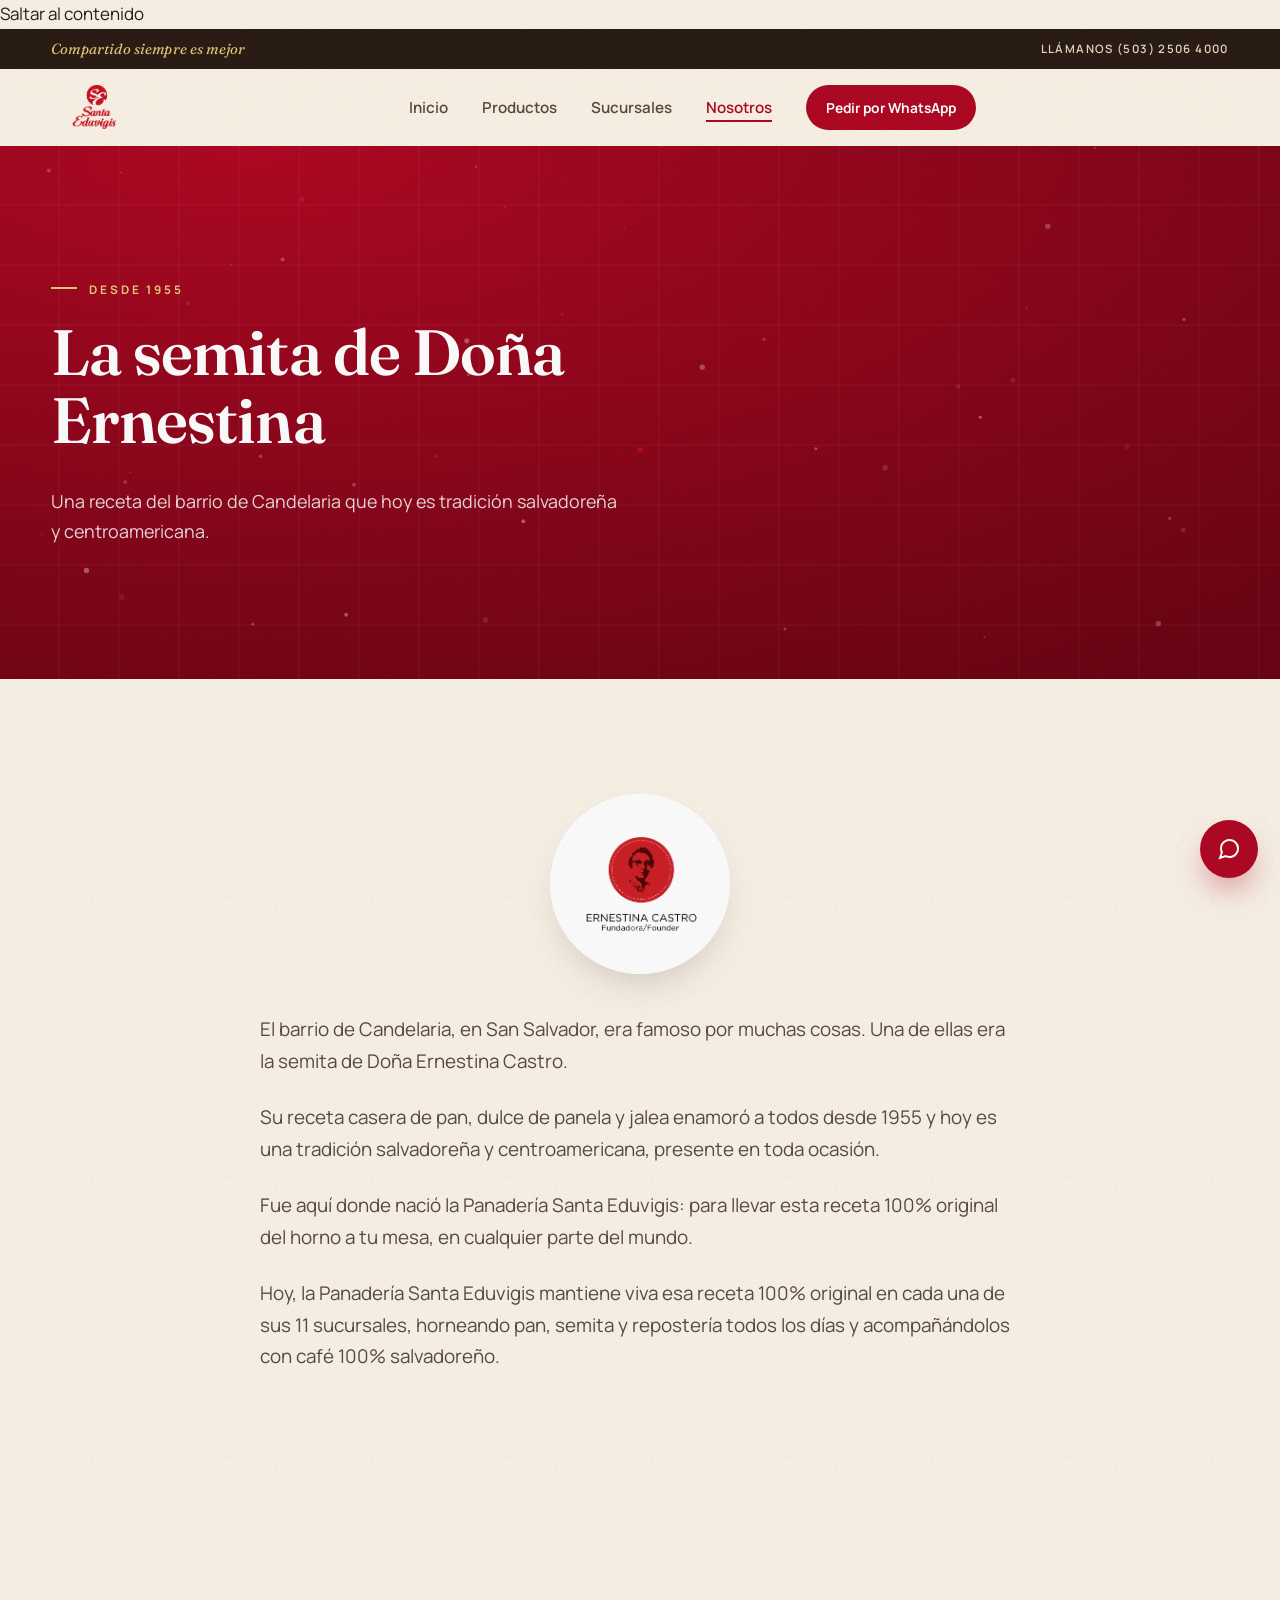
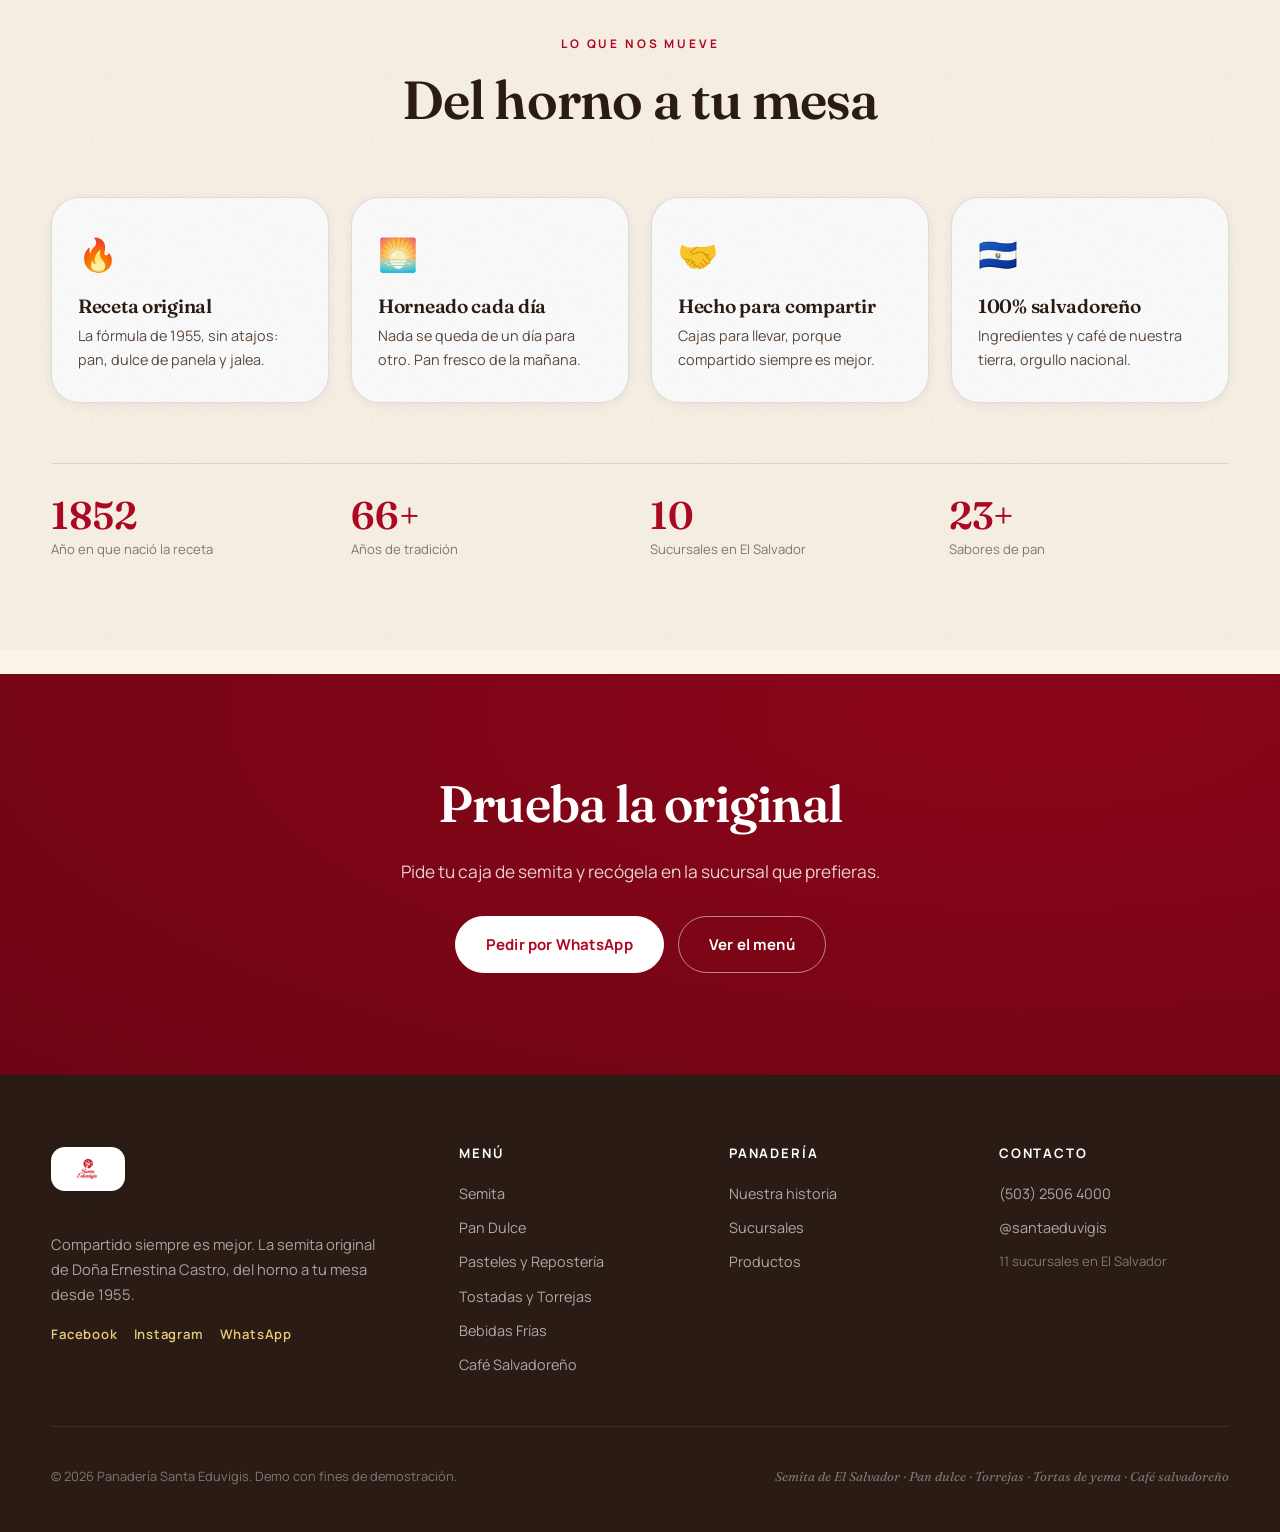
==== commit 4eeb5088: "Add files via upload" ====
--- a/nosotros.html
+++ b/nosotros.html
@@ -1,23 +1,220 @@
 <!DOCTYPE html>
-<html lang="es">
+<html lang="es-SV" class="no-js">
 <head>
 <meta charset="UTF-8">
 <meta name="viewport" content="width=device-width, initial-scale=1.0, viewport-fit=cover">
+<script>document.documentElement.classList.replace('no-js','js');</script>
 <title>Nosotros · Panadería Santa Eduvigis</title>
 <meta name="description" content="La semita original de Doña Ernestina Castro, del horno a tu mesa desde 1955. Pan dulce, semita, torrejas, tortas de yema, pasteles y café salvadoreño.">
 <meta name="base-url" content="">
 <meta name="theme-color" content="#B00823">
-<meta property="og:title" content="Panadería Santa Eduvigis">
+<link rel="canonical" href="https://edwinmarmol503-a11y.github.io/Santa-Eduvigis/nosotros.html">
+<meta property="og:type" content="website">
+<meta property="og:site_name" content="Panadería Santa Eduvigis">
+<meta property="og:title" content="Nosotros · Panadería Santa Eduvigis">
 <meta property="og:description" content="Compartido siempre es mejor — La semita original de Doña Ernestina Castro, del horno a tu mesa desde 1955. Pan dulce, semita, torrejas, tortas de yema, pasteles y café salvadoreño.">
-<meta property="og:image" content="/assets/img/grid-semita.jpg">
+<meta property="og:url" content="https://edwinmarmol503-a11y.github.io/Santa-Eduvigis/nosotros.html">
+<meta property="og:image" content="https://edwinmarmol503-a11y.github.io/Santa-Eduvigis/assets/img/grid-semita.jpg">
+<meta name="twitter:card" content="summary_large_image">
+<meta name="twitter:title" content="Panadería Santa Eduvigis">
+<meta name="twitter:description" content="Compartido siempre es mejor">
+<meta name="twitter:image" content="https://edwinmarmol503-a11y.github.io/Santa-Eduvigis/assets/img/grid-semita.jpg">
 <link rel="preconnect" href="https://fonts.googleapis.com">
 <link rel="preconnect" href="https://fonts.gstatic.com" crossorigin>
-<link href="https://fonts.googleapis.com/css2?family=Fraunces:ital,opsz,wght@0,9..144,400;0,9..144,500;0,9..144,600;0,9..144,700;1,9..144,400&family=Manrope:wght@400;500;600;700;800&display=swap" rel="stylesheet">
-<link rel="stylesheet" href="assets/css/style.css?v=1788883941">
+<link href="https://fonts.googleapis.com/css2?family=Fraunces:ital,opsz,wght@0,9..144,400;0,9..144,600;1,9..144,400&family=Manrope:wght@400;600;700;800&display=swap" rel="stylesheet">
+<link rel="stylesheet" href="assets/css/style.css?v=1789189486">
 <link rel="icon" type="image/png" href="assets/img/logo.png">
+<link rel="apple-touch-icon" href="assets/img/logo.png">
+<script type="application/ld+json">{
+    "@context": "https://schema.org",
+    "@type": "Bakery",
+    "name": "Panadería Santa Eduvigis",
+    "slogan": "Compartido siempre es mejor",
+    "description": "La semita original de Doña Ernestina Castro, del horno a tu mesa desde 1955. Pan dulce, semita, torrejas, tortas de yema, pasteles y café salvadoreño.",
+    "url": "https://edwinmarmol503-a11y.github.io/Santa-Eduvigis/",
+    "image": "https://edwinmarmol503-a11y.github.io/Santa-Eduvigis/assets/img/grid-semita.jpg",
+    "logo": "https://edwinmarmol503-a11y.github.io/Santa-Eduvigis/assets/img/logo.png",
+    "telephone": "+50325064000",
+    "foundingDate": "1955",
+    "areaServed": "El Salvador",
+    "sameAs": [
+        "https://www.facebook.com/panaderiasantaeduvigis",
+        "https://www.instagram.com/santaeduvigis"
+    ],
+    "hasMenu": {
+        "@type": "Menu",
+        "hasMenuSection": [
+            {
+                "@type": "MenuSection",
+                "name": "Semita",
+                "description": "Pan, dulce de panela y jalea. La receta 100% original de Doña Ernestina, tal como en 1955."
+            },
+            {
+                "@type": "MenuSection",
+                "name": "Pan Dulce",
+                "description": "Peperecha, quesadilla, salpor, cachito, María Luisa, torta de yema y mucho más, horneado cada día."
+            },
+            {
+                "@type": "MenuSection",
+                "name": "Pasteles y Repostería",
+                "description": "Pastel de fresa, tres leches, tartaletas y cheesecake. Perfectos para compartir."
+            },
+            {
+                "@type": "MenuSection",
+                "name": "Tostadas y Torrejas",
+                "description": "Torrejas en miel de panela y tostadas doradas de la casa, como las de la abuela."
+            },
+            {
+                "@type": "MenuSection",
+                "name": "Bebidas Frías",
+                "description": "Frozen de frutas, café frappé y licuados naturales para el calor salvadoreño."
+            },
+            {
+                "@type": "MenuSection",
+                "name": "Café Salvadoreño",
+                "description": "Espresso, americano, capuchino y café con leche con grano 100% salvadoreño."
+            }
+        ]
+    },
+    "department": [
+        {
+            "@type": "Bakery",
+            "name": "Panadería Santa Eduvigis — Cascadas",
+            "address": {
+                "@type": "PostalAddress",
+                "streetAddress": "Centro Comercial Soho Cascadas",
+                "addressLocality": "Antiguo Cuscatlán",
+                "addressRegion": "San Salvador",
+                "addressCountry": "SV"
+            },
+            "telephone": "+503 2506-4009"
+        },
+        {
+            "@type": "Bakery",
+            "name": "Panadería Santa Eduvigis — Metrópolis",
+            "address": {
+                "@type": "PostalAddress",
+                "streetAddress": "Centro Comercial Unicentro Metrópolis",
+                "addressLocality": "San Salvador",
+                "addressRegion": "San Salvador",
+                "addressCountry": "SV"
+            },
+            "telephone": "+503 2207-2789"
+        },
+        {
+            "@type": "Bakery",
+            "name": "Panadería Santa Eduvigis — Metrocentro 7ª Etapa",
+            "address": {
+                "@type": "PostalAddress",
+                "streetAddress": "Centro Comercial Metrocentro 7ª Etapa #09, San Salvador",
+                "addressLocality": "San Salvador",
+                "addressRegion": "San Salvador",
+                "addressCountry": "SV"
+            },
+            "telephone": "+503 2506-4011"
+        },
+        {
+            "@type": "Bakery",
+            "name": "Panadería Santa Eduvigis — Los Héroes",
+            "address": {
+                "@type": "PostalAddress",
+                "streetAddress": "Centro Profesional Los Héroes #4, Blvd. de Los Héroes",
+                "addressLocality": "San Salvador",
+                "addressRegion": "San Salvador",
+                "addressCountry": "SV"
+            },
+            "telephone": "+503 2557-2884"
+        },
+        {
+            "@type": "Bakery",
+            "name": "Panadería Santa Eduvigis — Merliot",
+            "address": {
+                "@type": "PostalAddress",
+                "streetAddress": "Calle Tepeagua y Av. El Boquerón #58, Jardines de Merliot",
+                "addressLocality": "Santa Tecla",
+                "addressRegion": "San Salvador",
+                "addressCountry": "SV"
+            },
+            "telephone": "+503 2557-2885"
+        },
+        {
+            "@type": "Bakery",
+            "name": "Panadería Santa Eduvigis — Plaza Mundo",
+            "address": {
+                "@type": "PostalAddress",
+                "streetAddress": "C.C. Plaza Mundo, Km. 4.5 Blvd. del Ejército Nacional, 4ª Etapa #6, Soyapango",
+                "addressLocality": "Soyapango",
+                "addressRegion": "San Salvador",
+                "addressCountry": "SV"
+            },
+            "telephone": "+503 2557-2886"
+        },
+        {
+            "@type": "Bakery",
+            "name": "Panadería Santa Eduvigis — Kiosco Plaza Mundo",
+            "address": {
+                "@type": "PostalAddress",
+                "streetAddress": "C.C. Plaza Mundo, Km. 4.5 Blvd. del Ejército Nacional, 1ª Etapa #k128, Soyapango",
+                "addressLocality": "Soyapango",
+                "addressRegion": "San Salvador",
+                "addressCountry": "SV"
+            },
+            "telephone": "+503 2506-4012"
+        },
+        {
+            "@type": "Bakery",
+            "name": "Panadería Santa Eduvigis — Metrocentro 1ª Etapa",
+            "address": {
+                "@type": "PostalAddress",
+                "streetAddress": "Blvd. Los Héroes, C.C. Metrocentro #188-A / 189-B, 1ª Etapa, San Salvador",
+                "addressLocality": "San Salvador",
+                "addressRegion": "San Salvador",
+                "addressCountry": "SV"
+            },
+            "telephone": "+503 2506-4010"
+        },
+        {
+            "@type": "Bakery",
+            "name": "Panadería Santa Eduvigis — Modelo",
+            "address": {
+                "@type": "PostalAddress",
+                "streetAddress": "Calle Modelo #428, San Salvador",
+                "addressLocality": "San Salvador",
+                "addressRegion": "San Salvador",
+                "addressCountry": "SV"
+            },
+            "telephone": "+503 2557-2865"
+        },
+        {
+            "@type": "Bakery",
+            "name": "Panadería Santa Eduvigis — Quinta Avenida",
+            "address": {
+                "@type": "PostalAddress",
+                "streetAddress": "5ª Av. Norte y 31 Calle Poniente, Edificio Hernández Sosa, San Salvador",
+                "addressLocality": "San Salvador",
+                "addressRegion": "San Salvador",
+                "addressCountry": "SV"
+            },
+            "telephone": "+503 2557-2884"
+        },
+        {
+            "@type": "Bakery",
+            "name": "Panadería Santa Eduvigis — Colonia Médica",
+            "address": {
+                "@type": "PostalAddress",
+                "streetAddress": "Diagonal Dr. Arnulfo Romero, Local 5-6, Col. Médica, Edificio 44, San Salvador",
+                "addressLocality": "San Salvador",
+                "addressRegion": "San Salvador",
+                "addressCountry": "SV"
+            },
+            "telephone": "+503 2266-0561"
+        }
+    ]
+}</script>
 <script>window.WHATSAPP_NUMERO = '50325064000';</script>
 </head>
 <body class="page-nosotros">
+<a class="skip-link" href="#main">Saltar al contenido</a>
 
 <!-- Grano de textura sobre toda la página -->
 <div class="grain" aria-hidden="true"></div>
@@ -92,6 +289,7 @@
 
 <section class="page-hero page-hero-tall">
     <div class="hero-particles" aria-hidden="true"></div>
+    <div class="wallpaper-linea" aria-hidden="true"></div>
     <div class="container">
         <span class="kicker kicker-light">Desde 1955</span>
         <h1 class="page-hero-title">La semita de Doña Ernestina</h1>
@@ -170,6 +368,7 @@
 </section>
 
 <section class="cta-band">
+    <div class="wallpaper-linea" aria-hidden="true"></div>
     <div class="container cta-inner reveal" data-reveal="zoom">
         <h2>Prueba la original</h2>
         <p>Pide tu caja de semita y recógela en la sucursal que prefieras.</p>
@@ -243,7 +442,19 @@
     </div>
 </footer>
 
-<script src="assets/js/anim.js?v=1788883426"></script>
-<script src="assets/js/main.js?v=1788883965"></script>
+<script defer src="assets/js/anim.js?v=1789189493"></script>
+<script defer src="assets/js/main.js?v=1788883965"></script>
+<script>
+/* Red de seguridad: si anim.js no llega a cargar (404, bloqueador, error de red),
+   revelamos todo el contenido igual — nunca dejar media página en blanco. */
+window.addEventListener('load', function () {
+    setTimeout(function () {
+        if (window.__seAnim) return;
+        document.querySelectorAll('.reveal').forEach(function (el) { el.classList.add('in-view'); });
+        var hero = document.querySelector('.hero'); if (hero) hero.classList.add('hero-ready');
+        var pre = document.getElementById('preloader'); if (pre) pre.remove();
+    }, 1500);
+});
+</script>
 </body>
 </html>
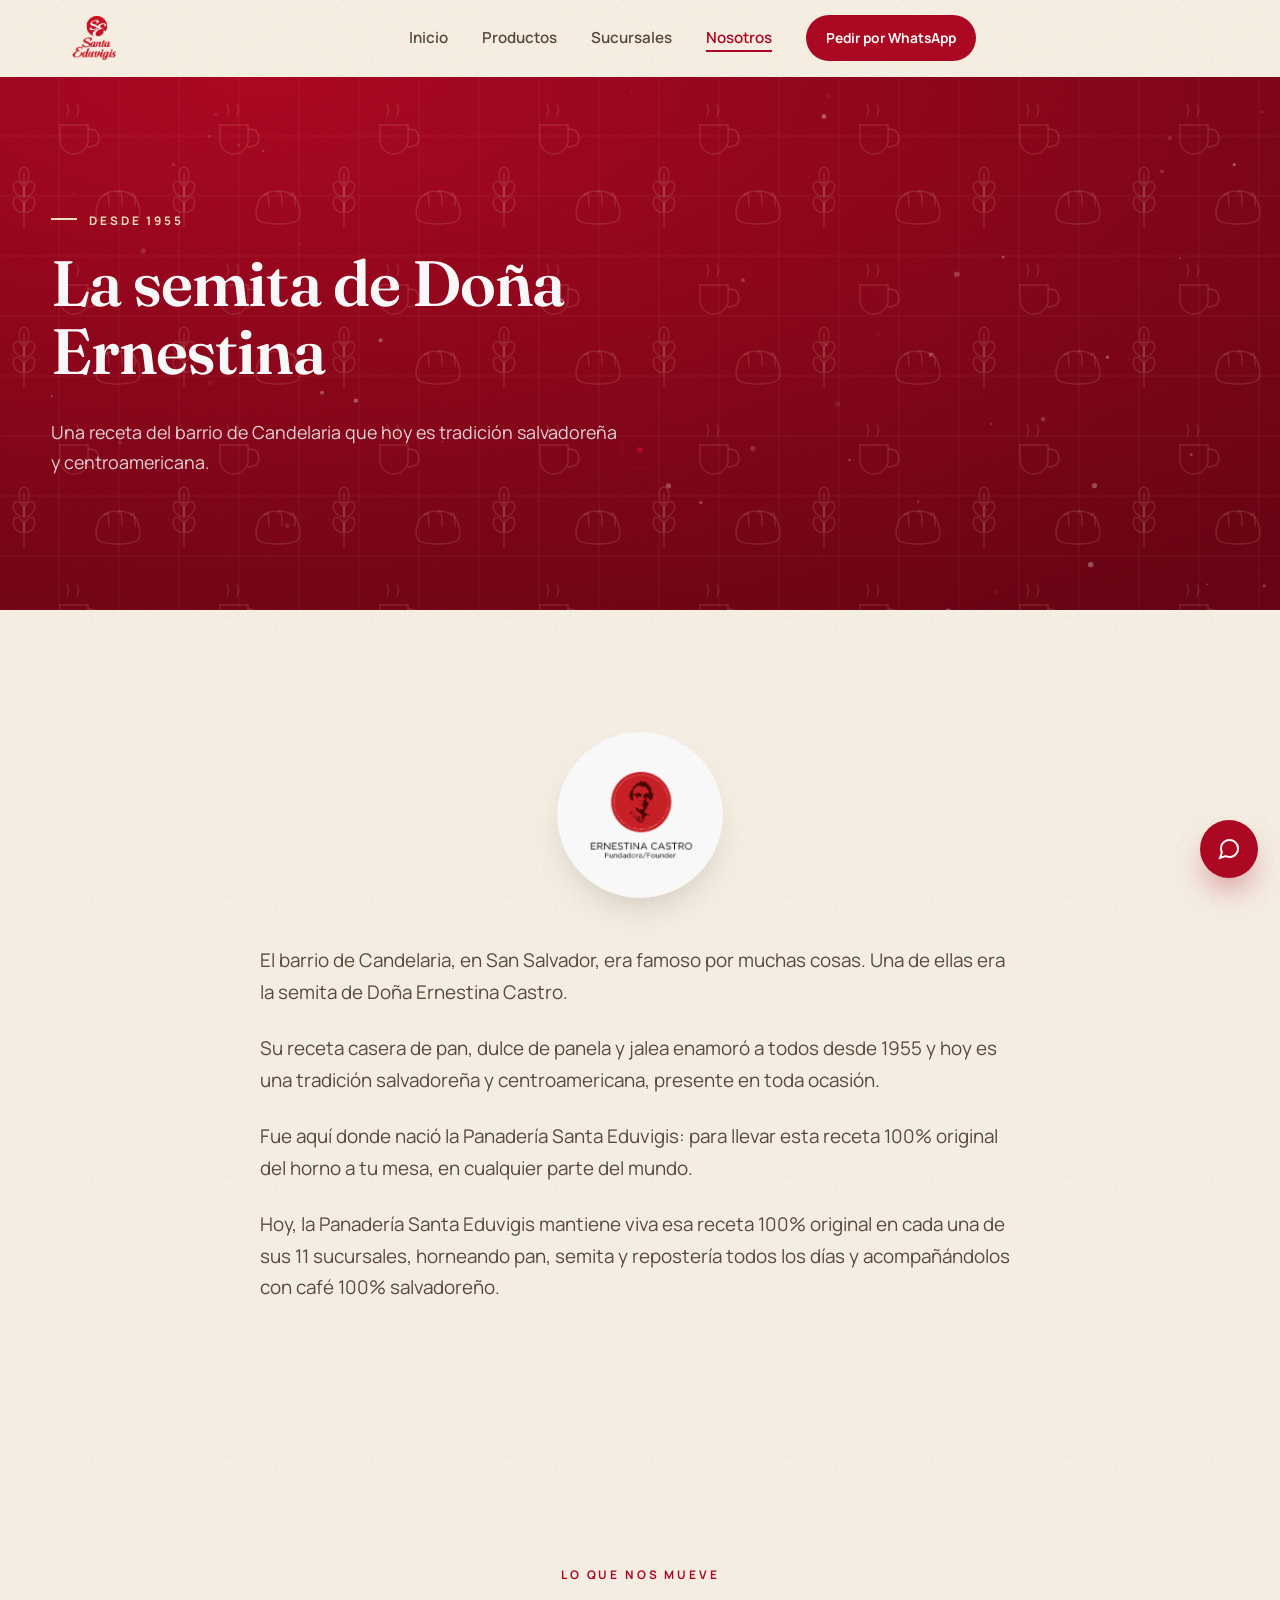
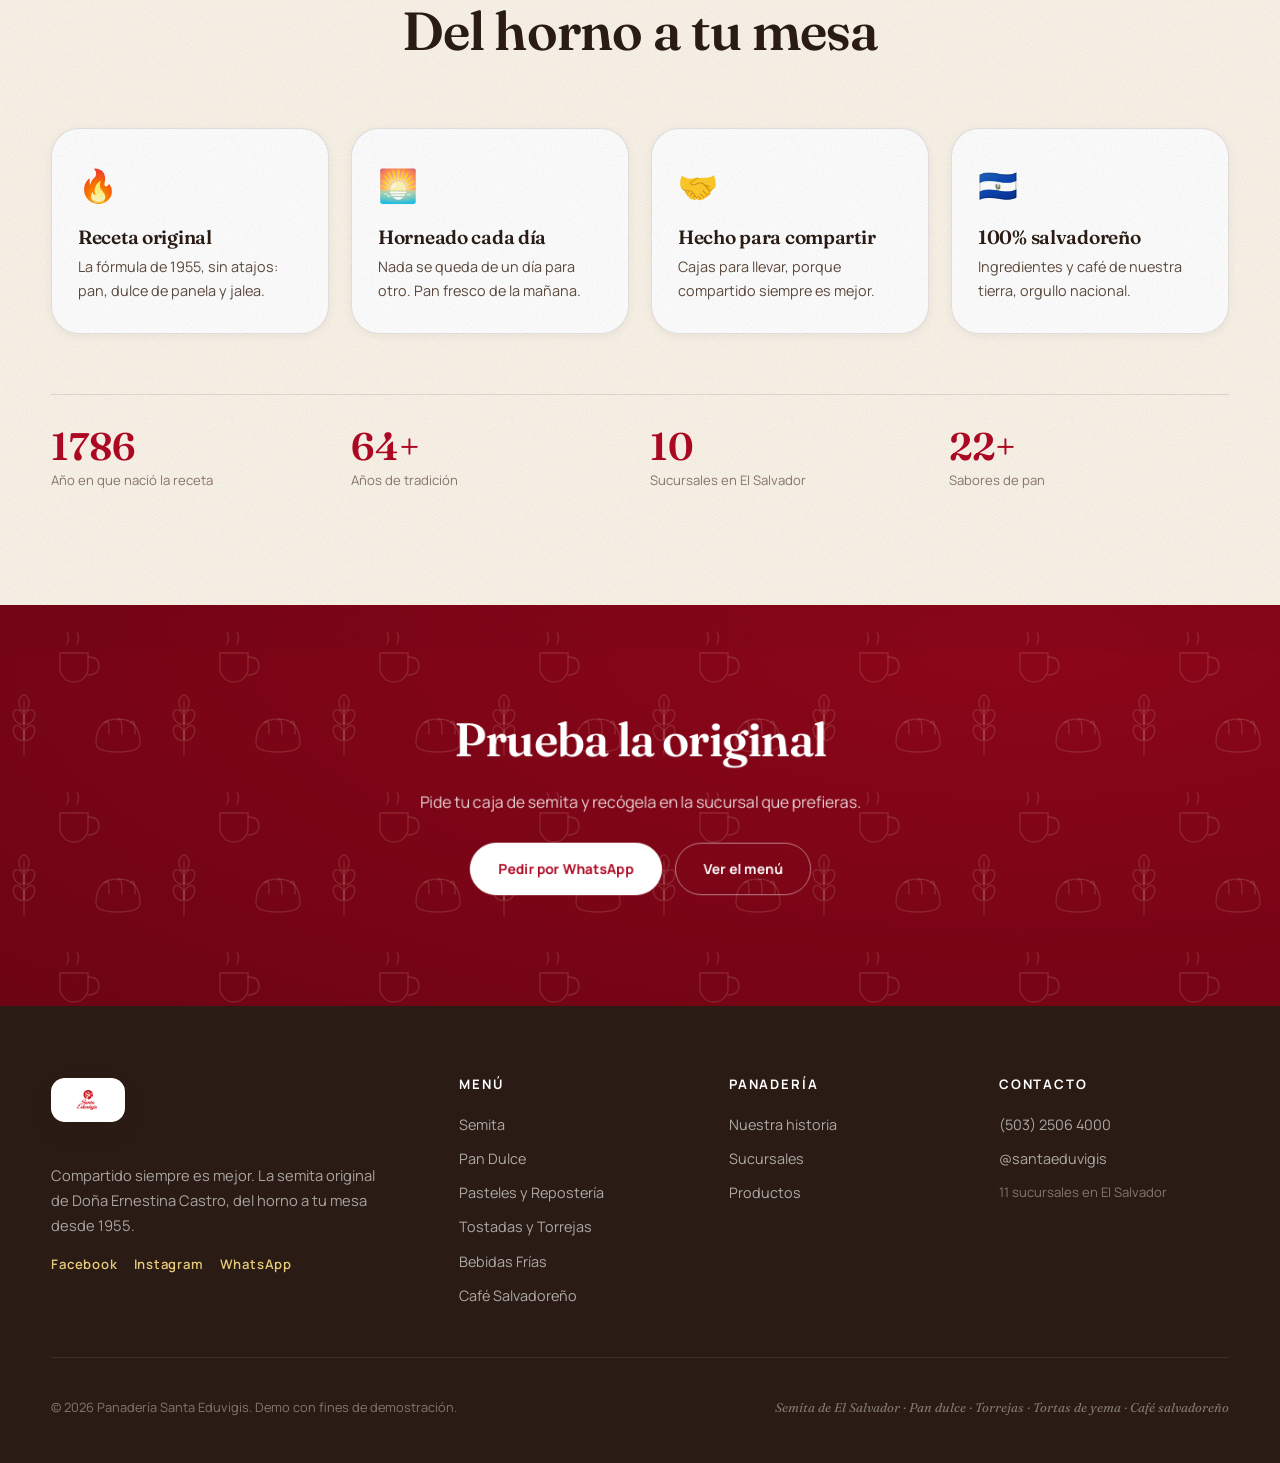
==== commit 372dd703: "Add files via upload" ====
--- a/nosotros.html
+++ b/nosotros.html
@@ -22,7 +22,7 @@
 <link rel="preconnect" href="https://fonts.googleapis.com">
 <link rel="preconnect" href="https://fonts.gstatic.com" crossorigin>
 <link href="https://fonts.googleapis.com/css2?family=Fraunces:ital,opsz,wght@0,9..144,400;0,9..144,600;1,9..144,400&family=Manrope:wght@400;600;700;800&display=swap" rel="stylesheet">
-<link rel="stylesheet" href="assets/css/style.css?v=1789189486">
+<link rel="stylesheet" href="assets/css/style.css?v=1789255939">
 <link rel="icon" type="image/png" href="assets/img/logo.png">
 <link rel="apple-touch-icon" href="assets/img/logo.png">
 <script type="application/ld+json">{
@@ -232,14 +232,6 @@
 
 <!-- Cursor personalizado (desktop) -->
 <div class="cursor" aria-hidden="true"><span class="cursor-dot"></span><span class="cursor-ring"></span></div>
-
-<!-- Barra superior -->
-<div class="topbar">
-    <div class="container topbar-inner">
-        <span class="topbar-slogan">Compartido siempre es mejor</span>
-        <a class="topbar-tel" href="tel:+50325064000">Llámanos (503) 2506 4000</a>
-    </div>
-</div>
 
 <header class="site-header" id="siteHeader">
     <div class="container header-inner">
@@ -442,7 +434,7 @@
     </div>
 </footer>
 
-<script defer src="assets/js/anim.js?v=1789189493"></script>
+<script defer src="assets/js/anim.js?v=1789256008"></script>
 <script defer src="assets/js/main.js?v=1788883965"></script>
 <script>
 /* Red de seguridad: si anim.js no llega a cargar (404, bloqueador, error de red),
--- a/assets/css/style.css
+++ b/assets/css/style.css
@@ -82,8 +82,8 @@
     margin-bottom:18px;
 }
 .kicker::before{content:"";display:inline-block;width:26px;height:2px;background:var(--rojo);vertical-align:middle;margin-right:12px;transform:translateY(-3px)}
-.kicker-light{color:var(--dorado-soft)}
-.kicker-light::before{background:var(--dorado-soft)}
+.kicker-light{color:#F3E6C6}          /* claro para pasar AA sobre el rojo (~5.7:1) */
+.kicker-light::before{background:#F3E6C6}
 
 .section-head{max-width:640px;margin:0 auto clamp(40px,6vw,68px);text-align:center}
 .section-head .kicker::before{display:none}
@@ -111,6 +111,9 @@
 .btn:hover::after{transform:translateY(0)}
 .btn:active{transform:scale(.97)}
 .btn-primary{--bg:var(--rojo);--fg:#fff}
+.btn-gold{--bg:var(--dorado);--fg:var(--tinta);border-color:var(--dorado)}
+.btn-gold::after{background:var(--dorado-soft)}
+.btn-gold:hover{--fg:var(--tinta);box-shadow:0 16px 34px -14px rgba(199,150,47,.6)}
 .btn-outline{--bg:transparent;--fg:var(--tinta);border-color:var(--linea)}
 .btn-outline::after{background:var(--tinta)}
 .btn-outline:hover{color:#fff;border-color:var(--tinta)}
@@ -141,9 +144,10 @@
 .cursor{position:fixed;left:0;top:0;z-index:9999;pointer-events:none;opacity:0;transition:opacity .3s}
 .cursor-dot,.cursor-ring{position:absolute;top:0;left:0;border-radius:50%;transform:translate(-50%,-50%)}
 .cursor-dot{width:6px;height:6px;background:var(--rojo)}
-.cursor-ring{width:38px;height:38px;border:1.5px solid rgba(176,8,35,.5);transition:width .28s var(--ease),height .28s var(--ease),background .28s,border-color .28s}
-.cursor.is-hover .cursor-ring{width:60px;height:60px;background:rgba(176,8,35,.08);border-color:transparent}
-.cursor.is-down .cursor-ring{width:26px;height:26px}
+.cursor-ring{width:38px;height:38px}
+.cursor-ring::before{content:"";position:absolute;inset:0;border-radius:50%;border:1.5px solid rgba(176,8,35,.5);transition:transform .28s var(--ease),background .28s,border-color .28s}
+.cursor.is-hover .cursor-ring::before{transform:scale(1.58);background:rgba(176,8,35,.08);border-color:transparent}
+.cursor.is-down .cursor-ring::before{transform:scale(.68)}
 body.cursor-on{cursor:none}
 body.cursor-on a,body.cursor-on button{cursor:none}
 @media(hover:none),(pointer:coarse){.cursor{display:none}}
@@ -165,14 +169,6 @@
 .page-curtain.is-in{transform:translateY(0);transition:transform .5s var(--ease-io)}
 .page-curtain.is-in .page-curtain-mark{opacity:1;transition:opacity .3s .15s}
 .page-curtain.is-out{transform:translateY(100%);transition:transform .55s var(--ease-io)}
-
-/* ---------- Topbar ---------- */
-.topbar{background:var(--tinta);color:var(--crema-3)}
-.topbar-inner{display:flex;justify-content:space-between;align-items:center;gap:16px;padding:8px 0;font-size:.78rem;letter-spacing:.06em}
-.topbar-slogan{font-family:"Fraunces",serif;font-style:italic;letter-spacing:.01em;font-size:.92rem;color:var(--dorado-soft)}
-.topbar-tel{font-weight:600;text-transform:uppercase;letter-spacing:.12em;font-size:.72rem;transition:color .3s}
-.topbar-tel:hover{color:#fff}
-@media(max-width:600px){.topbar-slogan{display:none}.topbar-inner{justify-content:center}}
 
 /* ---------- Header ---------- */
 .site-header{
@@ -238,6 +234,13 @@
     padding:clamp(48px,7vw,86px) 0 clamp(60px,8vw,110px);
     isolation:isolate;
 }
+/* Papel tapiz de línea — trigo, pan y café (inspirado en la ilustración de
+   ingredientes de LoZio Osteria). Se inserta como <div> para no pelear con
+   el ::before de puntos que ya llevan estas secciones. */
+.wallpaper-linea{
+    position:absolute;inset:0;z-index:-1;pointer-events:none;
+    background:url("data:image/svg+xml,%3Csvg xmlns='http://www.w3.org/2000/svg' width='160' height='160'%3E%3Cg fill='none' stroke='%23F3E6C6' stroke-width='1.3' stroke-linecap='round' stroke-opacity='.14'%3E%3Cpath d='M24 150 24 96'/%3E%3Cellipse cx='19' cy='128' rx='5' ry='8' transform='rotate(-28 19 128)'/%3E%3Cellipse cx='29' cy='128' rx='5' ry='8' transform='rotate(28 29 128)'/%3E%3Cellipse cx='19' cy='112' rx='5' ry='8' transform='rotate(-28 19 112)'/%3E%3Cellipse cx='29' cy='112' rx='5' ry='8' transform='rotate(28 29 112)'/%3E%3Cellipse cx='24' cy='98' rx='5' ry='8'/%3E%3Cpath d='M96 138q0-24 22-24q22 0 22 24q0 9-22 9q-22 0-22-9Z'/%3E%3Cpath d='M105 118q4-7 4 11'/%3E%3Cpath d='M118 116q4-7 4 13'/%3E%3Cpath d='M131 118q4-7 4 11'/%3E%3Cpath d='M60 48h28v15a14 14 0 0 1-14 14 14 14 0 0 1-14-14Z'/%3E%3Cpath d='M88 52q11 0 11 9q0 9-11 9'/%3E%3Cpath d='M67 39q3-7 0-11'/%3E%3Cpath d='M77 39q3-7 0-11'/%3E%3C/g%3E%3C/svg%3E");
+}
 .hero::before{content:"";position:absolute;inset:0;z-index:-1;background:url("data:image/svg+xml,%3Csvg xmlns='http://www.w3.org/2000/svg' width='60' height='60'%3E%3Cpath d='M0 59h60M59 0v60' stroke='%23fff' stroke-opacity='.05'/%3E%3C/svg%3E")}
 .hero-particles{position:absolute;inset:0;z-index:-1;pointer-events:none}
 .hero-grid{display:grid;grid-template-columns:1.05fr 1fr;gap:clamp(30px,5vw,70px);align-items:center}
@@ -333,7 +336,9 @@
 /* ---------- Historia ---------- */
 .historia{background:linear-gradient(180deg,var(--crema) 0%,var(--crema-2) 100%);overflow:hidden}
 .historia-grid{display:grid;grid-template-columns:1fr 1.05fr;gap:clamp(40px,6vw,80px);align-items:center}
-.historia-media{position:relative;padding:0 24px 28px 0}
+.historia-media{position:relative;padding:40px 24px 28px 0}
+.historia-flourish{position:absolute;top:0;left:6px;width:36px;height:auto;overflow:visible;z-index:2}
+.historia-flourish .draw-path{fill:none;stroke:var(--rojo);stroke-width:2.4;stroke-linecap:round;transition:stroke-dashoffset 1.5s var(--ease)}
 .historia-photo{position:relative;margin:0;border-radius:var(--radio-lg);overflow:hidden;box-shadow:var(--sombra-lg);height:clamp(360px,46vw,520px)}
 .historia-photo img{width:100%;height:100%;object-fit:cover;transition:transform 1.4s var(--ease)}
 .historia-media.in-view .historia-photo img{transform:scale(1.06)}
@@ -347,8 +352,41 @@
 .stat-num{display:block;font-family:"Fraunces",serif;font-size:clamp(1.8rem,3vw,2.5rem);font-weight:600;color:var(--rojo);line-height:1}
 .stat-label{font-size:.82rem;color:var(--tinta-45);line-height:1.4;display:block;margin-top:6px}
 .stat-row-wide{margin-top:60px}
-@media(max-width:900px){.historia-grid{grid-template-columns:1fr}.historia-media{max-width:480px;margin-inline:auto;padding-right:16px}}
+@media(max-width:900px){.historia-grid{grid-template-columns:1fr}.historia-media{max-width:480px;margin-inline:auto;padding:40px 16px 28px 0}}
 @media(max-width:560px){.stat-row{grid-template-columns:repeat(2,1fr);gap:22px 16px}}
+
+/* ---------- Momentos (galería fija con crossfade, estilo LoZio) ---------- */
+.momentos-grid{display:grid;grid-template-columns:1.15fr 0.85fr;gap:clamp(32px,5vw,64px);align-items:start}
+.momentos-sticky{position:sticky;top:calc(var(--header-h) + 32px);align-self:start}
+/* Apaisado a propósito: con una foto cuadrada, un marco más ancho que alto
+   recorta arriba/abajo (no a los lados), que es lo que necesitamos para
+   que el "Conoce nuestro Menú" impreso en la foto de semita quede fuera. */
+.momentos-frame{position:relative;aspect-ratio:6/5;border-radius:var(--radio-lg);overflow:hidden;box-shadow:var(--sombra-lg);background:var(--tinta)}
+.momentos-img{position:absolute;inset:0;width:100%;height:100%;object-fit:cover;transform:scale(1.06);transition:opacity 1s var(--ease),transform 1.6s var(--ease)}
+.momentos-img.is-active{transform:scale(1)}
+.momentos-dots{display:flex;gap:8px;justify-content:center;margin-top:18px}
+.momentos-dots span{width:9px;height:9px;border-radius:999px;background:var(--crema-3);transform-origin:center;transition:transform .3s var(--ease),background .3s}
+.momentos-dots span.is-active{transform:scaleX(3.2);background:var(--rojo)}
+
+.momentos-text{display:flex;flex-direction:column}
+.momentos-step{position:relative;min-height:56vh;display:flex;flex-direction:column;justify-content:center;opacity:.4;border-left:2px solid var(--linea);padding-left:28px;transition:opacity .6s var(--ease),border-color .6s var(--ease)}
+.momentos-step.is-active{opacity:1;border-color:var(--rojo)}
+.momentos-n{
+    position:absolute;left:14px;top:calc(50% - .85em);transform:translateY(-50%);
+    font-family:"Fraunces",serif;font-size:clamp(4.5rem,9vw,7.5rem);font-weight:600;
+    color:var(--rojo);opacity:.09;line-height:1;letter-spacing:-.02em;z-index:0;pointer-events:none;
+}
+.momentos-step h3,.momentos-step p{position:relative;z-index:1}
+.momentos-step h3{font-size:clamp(1.6rem,3vw,2.3rem)}
+.momentos-step p{color:var(--tinta-70);max-width:38ch;margin:0}
+
+@media(max-width:860px){
+    .momentos-grid{grid-template-columns:1fr}
+    .momentos-sticky{position:static;margin-bottom:8px}
+    .momentos-frame{aspect-ratio:4/3}
+    .momentos-step{min-height:auto;padding:22px 0 22px 20px}
+    .momentos-n{font-size:3.6rem;left:2px}
+}
 
 /* ---------- Rail de productos ---------- */
 .rail-section{background:var(--tinta);color:var(--crema);overflow:hidden}
@@ -381,7 +419,7 @@
 .prod-body p{font-size:.86rem;color:var(--tinta-70);margin:0 0 16px;flex:1}
 .prod-foot{display:flex;align-items:center;justify-content:space-between;border-top:1px solid var(--linea);padding-top:13px}
 .prod-price{font-family:"Fraunces",serif;font-weight:600;font-size:1.25rem;color:var(--rojo)}
-.prod-add{background:var(--tinta);color:#fff;font-weight:700;font-size:.78rem;padding:9px 16px;border-radius:999px;transition:background .3s,transform .4s var(--ease)}
+.prod-add{background:var(--tinta);color:#fff;font-weight:700;font-size:.82rem;min-height:44px;display:inline-flex;align-items:center;padding:10px 20px;border-radius:999px;transition:background .3s,transform .4s var(--ease)}
 .prod-add:hover{background:var(--rojo)}
 
 /* ---------- Testimonios ---------- */
@@ -402,8 +440,8 @@
 .tst-who strong{font-weight:700}
 .tst-who em{font-style:normal;font-size:.8rem;color:var(--tinta-45)}
 .tst-dots{display:flex;gap:8px;justify-content:center;margin-top:32px}
-.tst-dots button{width:8px;height:8px;border-radius:50%;border:0;background:var(--crema-3);cursor:pointer;transition:width .3s,background .3s}
-.tst-dots button.is-active{width:26px;background:var(--rojo);border-radius:999px}
+.tst-dots button{appearance:none;-webkit-appearance:none;margin:0;padding:0;width:9px;height:9px;border:0;border-radius:999px;background:var(--crema-3);cursor:pointer;transform-origin:center;transition:transform .3s var(--ease),background .3s}
+.tst-dots button.is-active{transform:scaleX(3.2);background:var(--rojo)}
 
 /* ---------- Sucursales preview ---------- */
 .suc-grid{display:grid;grid-template-columns:repeat(3,1fr);gap:24px}
@@ -437,7 +475,7 @@
 }
 
 /* ---------- CTA band ---------- */
-.cta-band{background:radial-gradient(120% 140% at 80% 10%,var(--rojo-700),var(--rojo-900));color:#fff;padding:clamp(60px,8vw,110px) 0;text-align:center;overflow:hidden}
+.cta-band{position:relative;isolation:isolate;background:radial-gradient(120% 140% at 80% 10%,var(--rojo-700),var(--rojo-900));color:#fff;padding:clamp(60px,8vw,110px) 0;text-align:center;overflow:hidden}
 .cta-inner{max-width:640px;margin-inline:auto}
 .cta-band h2{color:#fff;font-size:clamp(2rem,4.6vw,3.2rem)}
 .cta-band p{color:rgba(255,255,255,.82);font-size:1.08rem;margin:12px 0 30px}
@@ -520,32 +558,47 @@
 @media(max-width:520px){.footer-top{grid-template-columns:1fr}.footer-bottom{flex-direction:column}}
 
 /* =====================================================================
-   Revelado al hacer scroll
+   Mejora progresiva — SIN JS todo el contenido es visible.
+   El estado "oculto" de las animaciones solo se aplica con html.js
    ===================================================================== */
-.reveal{opacity:0;transform:translateY(34px);transition:opacity .8s var(--ease),transform .8s var(--ease);will-change:opacity,transform}
-.reveal[data-reveal="left"]{transform:translateX(-46px)}
-.reveal[data-reveal="right"]{transform:translateX(46px)}
-.reveal[data-reveal="zoom"]{transform:scale(.92)}
+.skip-link{position:fixed;left:12px;top:-60px;z-index:10001;background:var(--tinta);color:#fff;padding:12px 18px;border-radius:0 0 12px 12px;font-weight:700;transition:top .2s}
+.skip-link:focus{top:0}
+
+html:not(.js) #preloader,
+html:not(.js) .cursor,
+html:not(.js) .page-curtain{display:none!important}
+
+.reveal{transition:opacity .8s var(--ease),transform .8s var(--ease);will-change:opacity,transform}
+.js .reveal{opacity:0;transform:translateY(34px)}
+.js .reveal[data-reveal="left"]{transform:translateX(-46px)}
+.js .reveal[data-reveal="right"]{transform:translateX(46px)}
+.js .reveal[data-reveal="zoom"]{transform:scale(.92)}
 .reveal.in-view{opacity:1;transform:none}
 
-/* clon que "vuela" (no usado aquí pero reservado) */
+/* clon que "vuela" (reservado) */
 .fly-clone{position:fixed;z-index:9999;border-radius:12px;object-fit:cover;pointer-events:none;transition:transform .7s var(--ease),opacity .7s var(--ease),border-radius .7s}
 
-/* Titular partido en palabras */
+/* Titular partido en palabras — visible por defecto */
 .hl-word{display:inline-block;overflow:hidden;vertical-align:top}
-.hl-word-in{display:inline-block;transform:translateY(110%);transition:transform .9s var(--ease)}
-.hero-ready .hl-word-in{transform:translateY(0)}
+.hl-word-in{display:inline-block;transition:transform .9s var(--ease)}
+.js .hero:not(.hero-ready) .hl-word-in{transform:translateY(110%)}
 
 /* =====================================================================
    prefers-reduced-motion
    ===================================================================== */
 @media (prefers-reduced-motion:reduce){
     *,*::before,*::after{animation-duration:.001ms!important;animation-iteration-count:1!important;transition-duration:.001ms!important}
-    .reveal{opacity:1!important;transform:none!important}
+    .js .reveal{opacity:1!important;transform:none!important}
     .clip-reveal{clip-path:none!important}
-    .hl-word-in{transform:none!important}
+    .js .hero .hl-word-in{transform:none!important}
     .preloader{display:none}
     .cursor{display:none!important}
     .hero-scroll,.marquee-track{animation:none!important}
     .grain{display:none}
 }
+
+/* scripting: none — refuerzo para navegadores que lo soportan */
+@media (scripting:none){
+    .reveal{opacity:1!important;transform:none!important}
+    #preloader,.cursor,.page-curtain{display:none!important}
+}
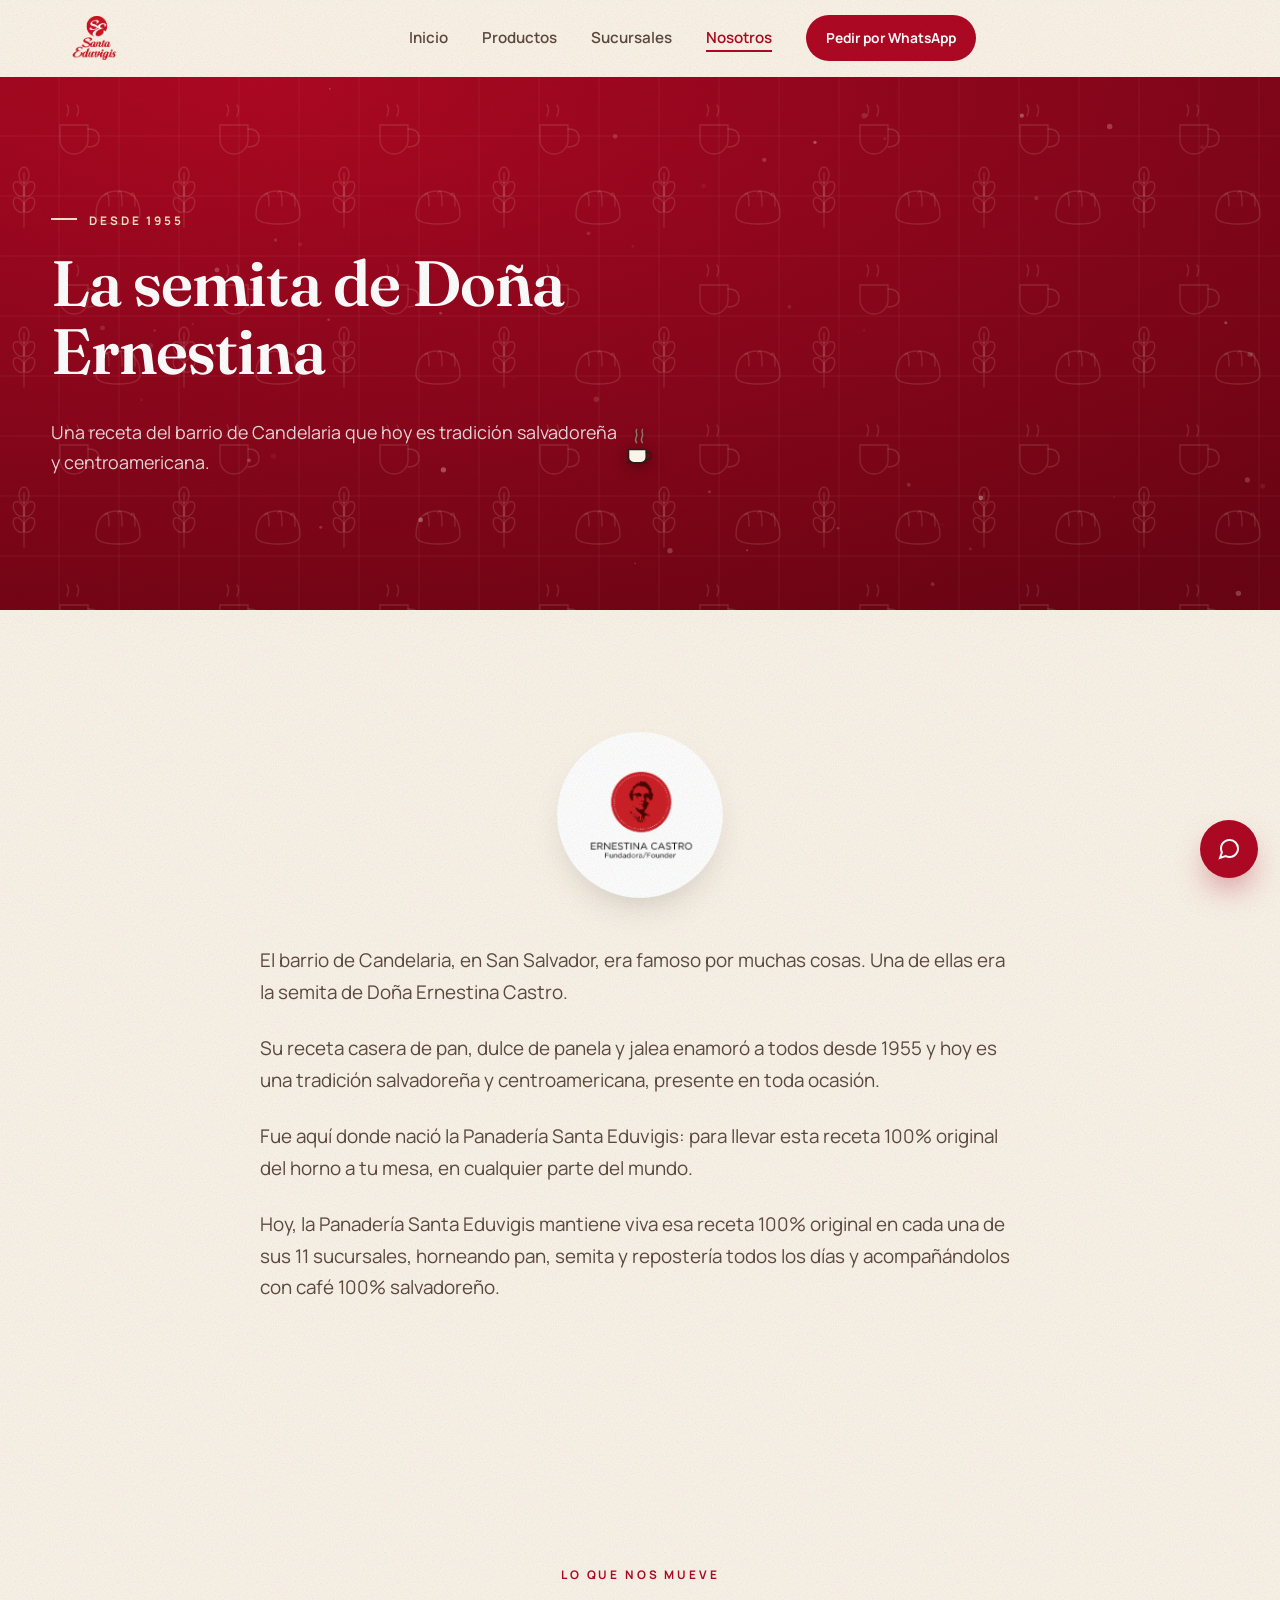
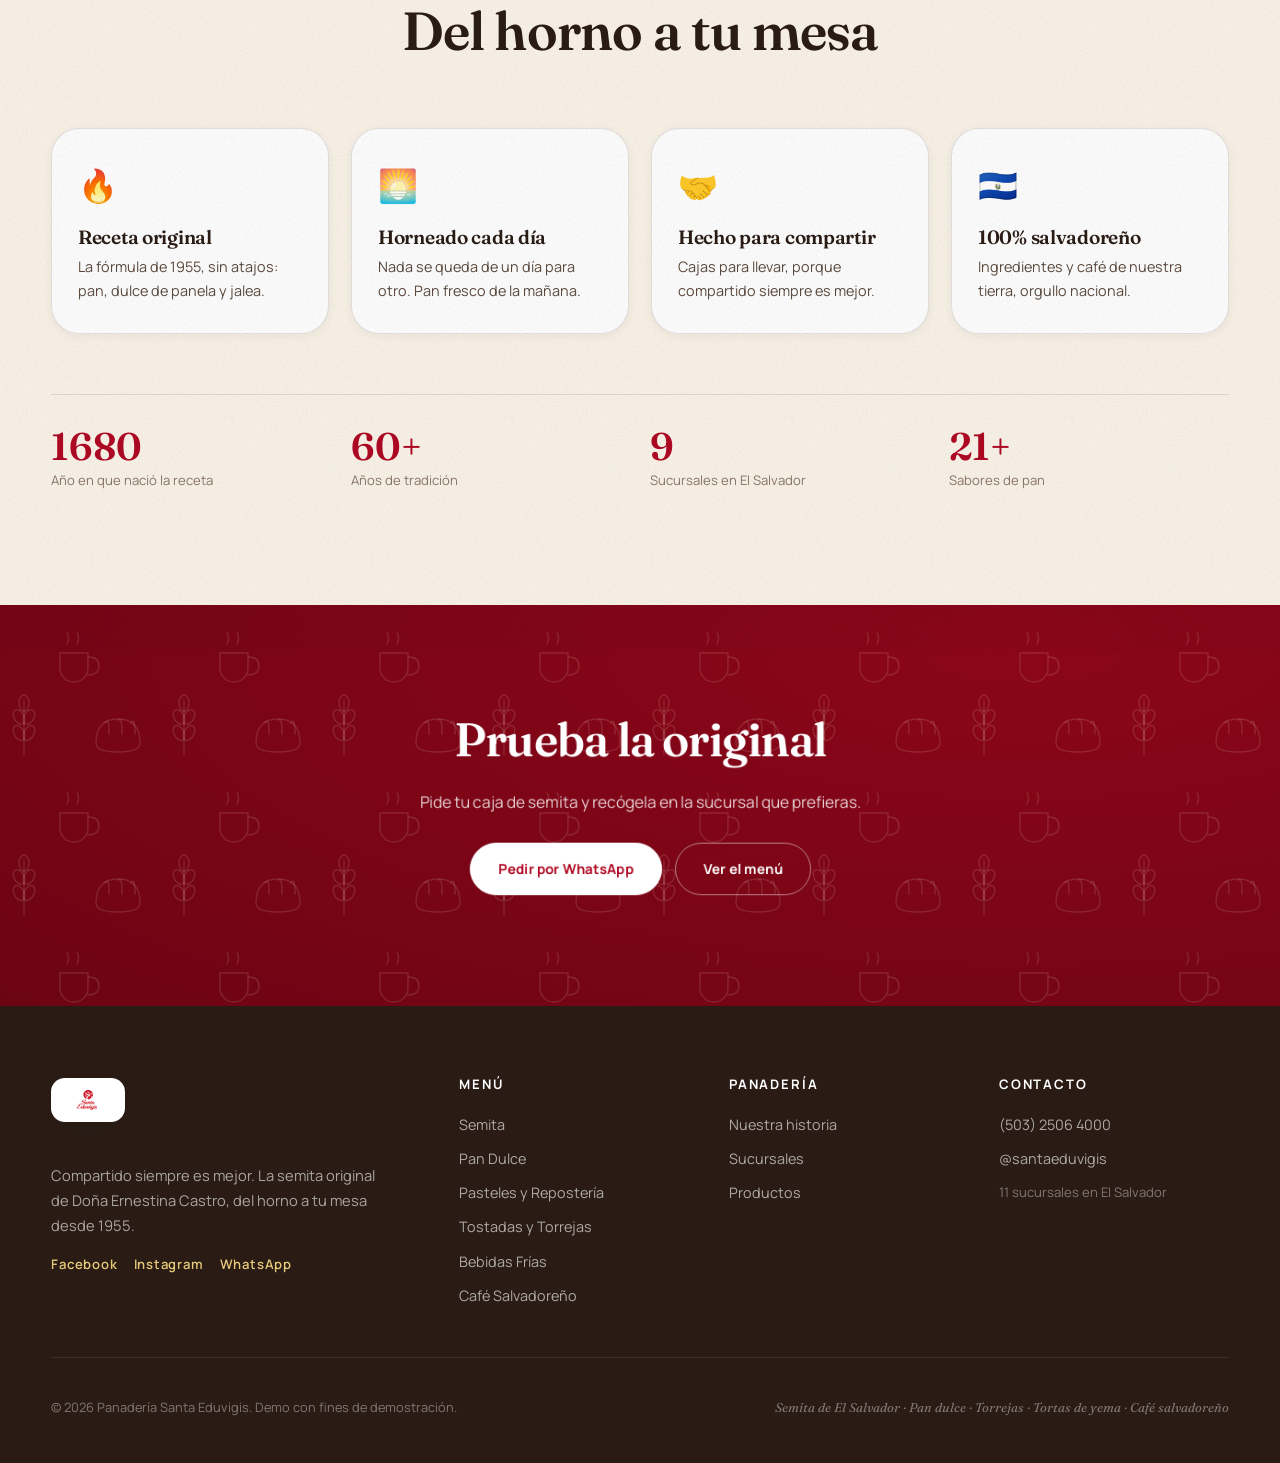
==== commit 75e9c564: "Add files via upload" ====
--- a/nosotros.html
+++ b/nosotros.html
@@ -22,7 +22,7 @@
 <link rel="preconnect" href="https://fonts.googleapis.com">
 <link rel="preconnect" href="https://fonts.gstatic.com" crossorigin>
 <link href="https://fonts.googleapis.com/css2?family=Fraunces:ital,opsz,wght@0,9..144,400;0,9..144,600;1,9..144,400&family=Manrope:wght@400;600;700;800&display=swap" rel="stylesheet">
-<link rel="stylesheet" href="assets/css/style.css?v=1789255939">
+<link rel="stylesheet" href="assets/css/style.css?v=1789341576">
 <link rel="icon" type="image/png" href="assets/img/logo.png">
 <link rel="apple-touch-icon" href="assets/img/logo.png">
 <script type="application/ld+json">{
@@ -230,8 +230,18 @@
     </div>
 </div>
 
-<!-- Cursor personalizado (desktop) -->
-<div class="cursor" aria-hidden="true"><span class="cursor-dot"></span><span class="cursor-ring"></span></div>
+<!-- Cursor personalizado: una tacita de café con humito (desktop) -->
+<div class="cursor" aria-hidden="true">
+    <svg class="cursor-steam" viewBox="0 0 20 24" width="17" height="20">
+        <path class="steam-a" d="M6 22c-3-3-1-5 0-8s-2-5 0-8" fill="none" stroke="#8A7869" stroke-width="1.7" stroke-linecap="round"/>
+        <path class="steam-b" d="M13 22c-3-3-1-5 0-8s-2-5 0-8" fill="none" stroke="#8A7869" stroke-width="1.7" stroke-linecap="round"/>
+    </svg>
+    <svg class="cursor-cup" viewBox="0 0 34 28" width="30" height="25">
+        <path d="M4 10h20v9a6 6 0 0 1-6 6H10a6 6 0 0 1-6-6v-9Z" fill="#FBF4E9" stroke="#2A1C15" stroke-width="1.7"/>
+        <path d="M24 13c4-1 6 1.5 6 4s-2 5-6 4" fill="none" stroke="#2A1C15" stroke-width="1.7" stroke-linecap="round"/>
+        <path d="M2 25h24" stroke="#2A1C15" stroke-width="1.7" stroke-linecap="round" opacity=".45"/>
+    </svg>
+</div>
 
 <header class="site-header" id="siteHeader">
     <div class="container header-inner">
@@ -434,7 +444,7 @@
     </div>
 </footer>
 
-<script defer src="assets/js/anim.js?v=1789256008"></script>
+<script defer src="assets/js/anim.js?v=1789341564"></script>
 <script defer src="assets/js/main.js?v=1788883965"></script>
 <script>
 /* Red de seguridad: si anim.js no llega a cargar (404, bloqueador, error de red),
--- a/assets/css/style.css
+++ b/assets/css/style.css
@@ -109,7 +109,9 @@
 .btn::after{content:"";position:absolute;inset:0;z-index:-1;background:var(--rojo-900);transform:translateY(101%);transition:transform .5s var(--ease)}
 .btn:hover{box-shadow:0 16px 34px -14px rgba(176,8,35,.6)}
 .btn:hover::after{transform:translateY(0)}
-.btn:active{transform:scale(.97)}
+/* La respuesta al toque tiene que sentirse instantánea — nada de esperar
+   los .5s del efecto hover para ver que el botón "obedeció" el clic. */
+.btn:active{transform:scale(.97);transition:transform .1s ease-out}
 .btn-primary{--bg:var(--rojo);--fg:#fff}
 .btn-gold{--bg:var(--dorado);--fg:var(--tinta);border-color:var(--dorado)}
 .btn-gold::after{background:var(--dorado-soft)}
@@ -140,14 +142,27 @@
     50%{transform:translate(-5%,4%)}70%{transform:translate(6%,2%)}90%{transform:translate(-2%,5%)}
 }
 
-/* ---------- Cursor personalizado ---------- */
+/* ---------- Cursor personalizado: tacita de café con humito ----------
+   Contorno oscuro + relleno claro + sombra propia = se ve igual de bien
+   sobre el rojo del hero que sobre el crema del resto del sitio, sin
+   depender de mix-blend-mode (que se ve mal sobre fotos). */
 .cursor{position:fixed;left:0;top:0;z-index:9999;pointer-events:none;opacity:0;transition:opacity .3s}
-.cursor-dot,.cursor-ring{position:absolute;top:0;left:0;border-radius:50%;transform:translate(-50%,-50%)}
-.cursor-dot{width:6px;height:6px;background:var(--rojo)}
-.cursor-ring{width:38px;height:38px}
-.cursor-ring::before{content:"";position:absolute;inset:0;border-radius:50%;border:1.5px solid rgba(176,8,35,.5);transition:transform .28s var(--ease),background .28s,border-color .28s}
-.cursor.is-hover .cursor-ring::before{transform:scale(1.58);background:rgba(176,8,35,.08);border-color:transparent}
-.cursor.is-down .cursor-ring::before{transform:scale(.68)}
+.cursor-cup{
+    position:absolute;top:0;left:0;transform:translate(-50%,-38%);
+    filter:drop-shadow(0 3px 7px rgba(0,0,0,.38));
+    transition:transform .3s var(--ease);
+}
+.cursor-steam{position:absolute;top:0;left:0;transform:translate(-50%,-128%);filter:drop-shadow(0 1px 2px rgba(0,0,0,.25))}
+.cursor.is-hover .cursor-cup{transform:translate(-50%,-38%) scale(1.2) rotate(-7deg)}
+.cursor.is-down .cursor-cup{transform:translate(-50%,-38%) scale(.82)}
+@keyframes steamRise{
+    0%{transform:translateY(0) scaleX(1);opacity:0}
+    18%{opacity:.75}
+    55%{transform:translateY(-6px) scaleX(1.18);opacity:.55}
+    100%{transform:translateY(-13px) scaleX(.85);opacity:0}
+}
+.cursor-steam .steam-a{transform-origin:center bottom;animation:steamRise 2.6s ease-in-out infinite}
+.cursor-steam .steam-b{transform-origin:center bottom;animation:steamRise 2.6s ease-in-out infinite 1.1s}
 body.cursor-on{cursor:none}
 body.cursor-on a,body.cursor-on button{cursor:none}
 @media(hover:none),(pointer:coarse){.cursor{display:none}}
@@ -420,6 +435,7 @@
 .prod-foot{display:flex;align-items:center;justify-content:space-between;border-top:1px solid var(--linea);padding-top:13px}
 .prod-price{font-family:"Fraunces",serif;font-weight:600;font-size:1.25rem;color:var(--rojo)}
 .prod-add{background:var(--tinta);color:#fff;font-weight:700;font-size:.82rem;min-height:44px;display:inline-flex;align-items:center;padding:10px 20px;border-radius:999px;transition:background .3s,transform .4s var(--ease)}
+.prod-add:active{transform:scale(.94);transition:transform .1s ease-out}
 .prod-add:hover{background:var(--rojo)}
 
 /* ---------- Testimonios ---------- */
@@ -602,3 +618,9 @@
     .reveal{opacity:1!important;transform:none!important}
     #preloader,.cursor,.page-curtain{display:none!important}
 }
+
+/* Quien pidió menos transparencia: los materiales translúcidos se vuelven
+   sólidos en vez de desaparecer el blur silenciosamente. */
+@media (prefers-reduced-transparency:reduce){
+    .site-header,.cat-nav{backdrop-filter:none!important;background:var(--crema)!important}
+}
